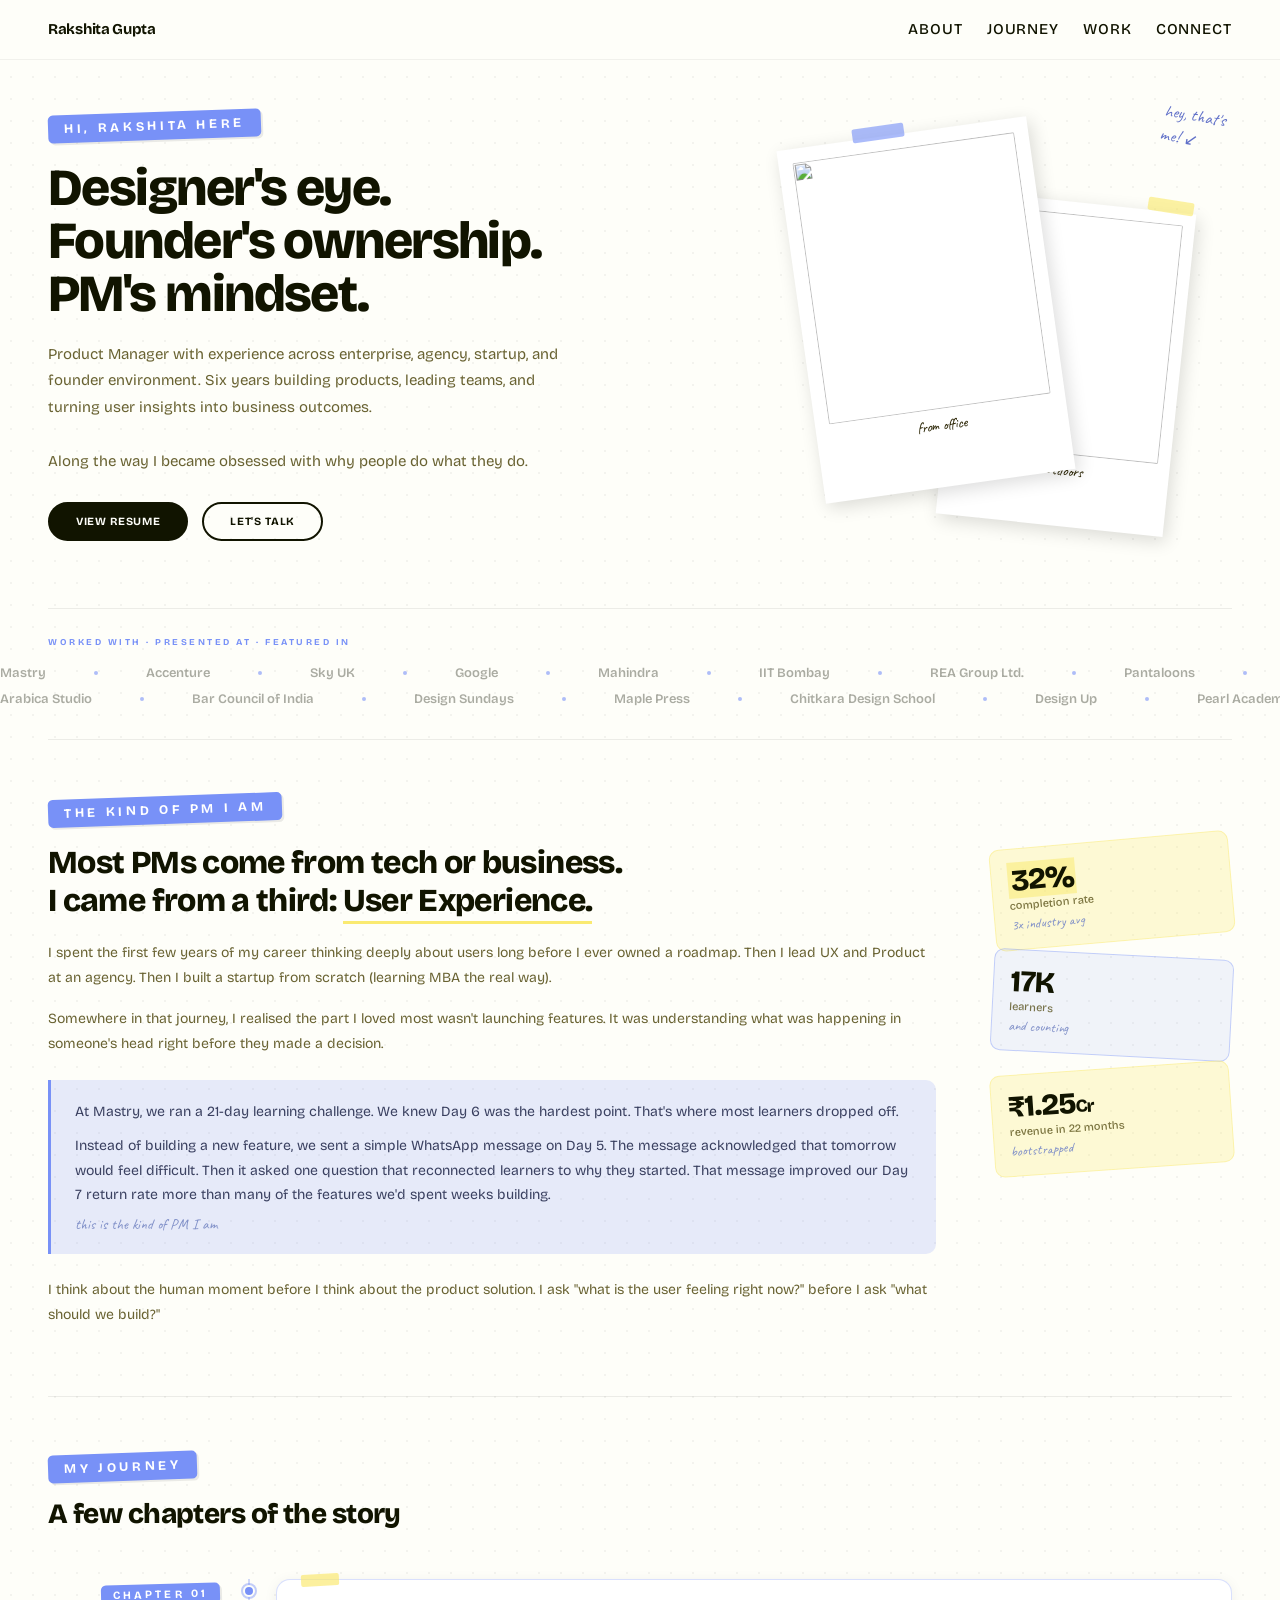
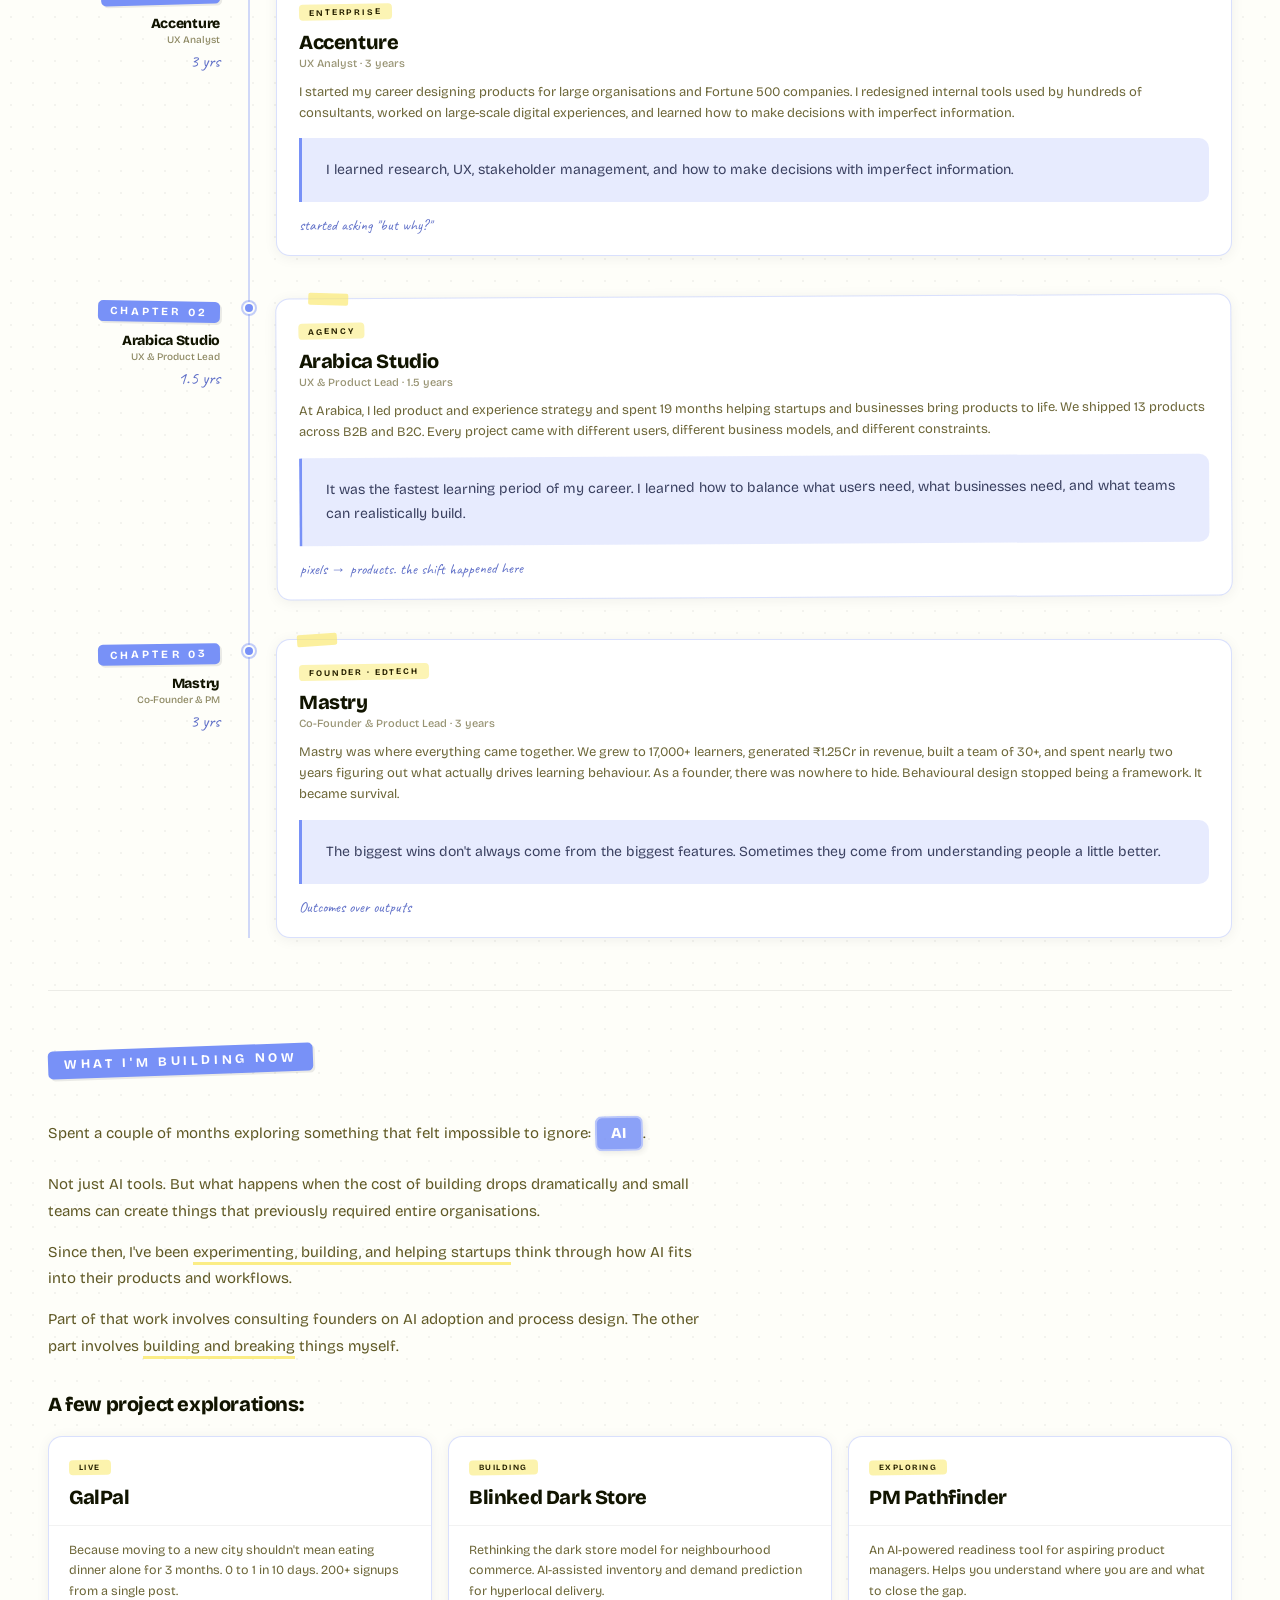
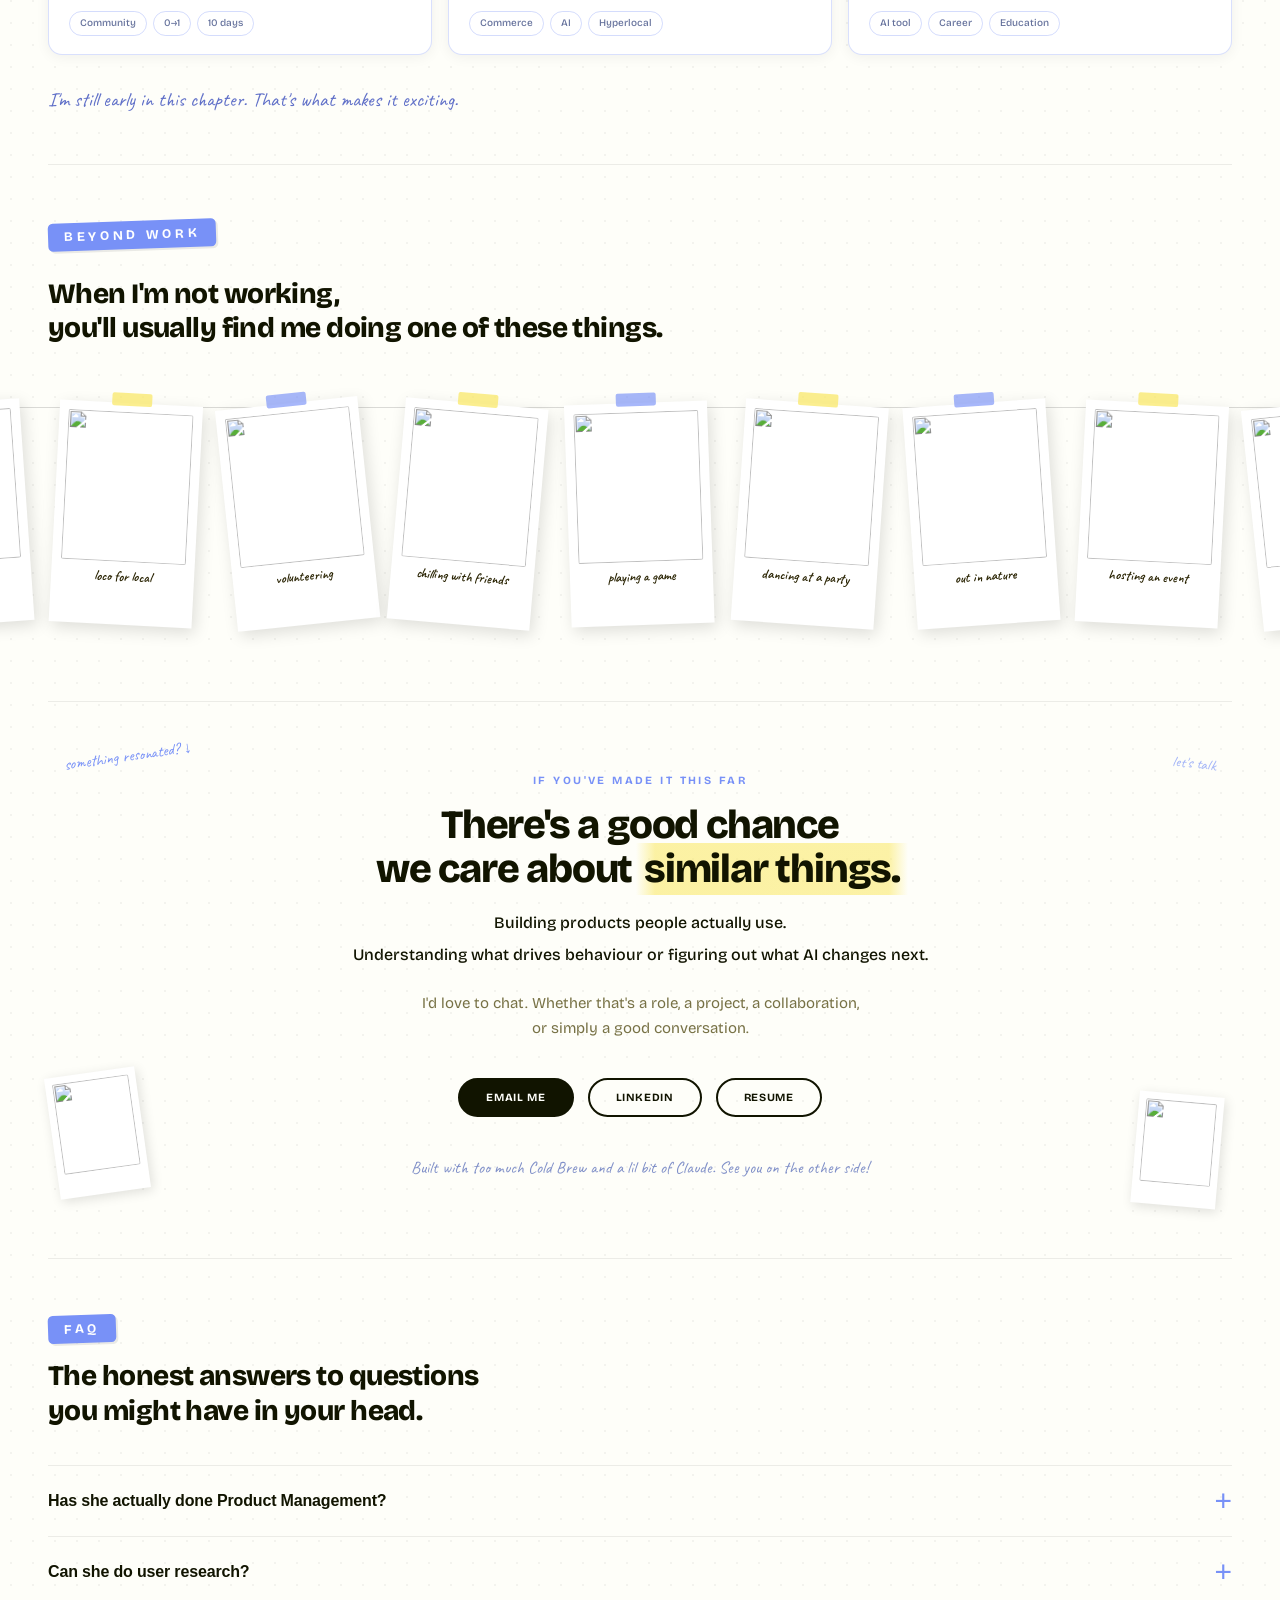
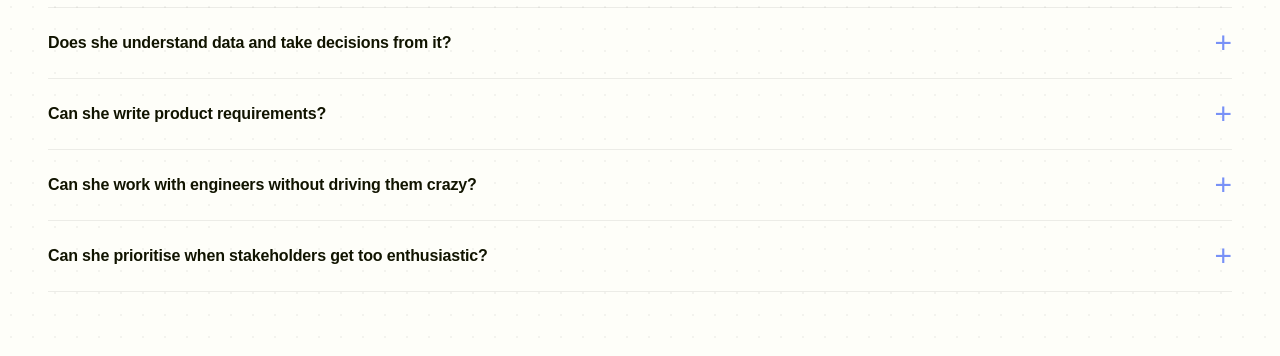
==== index.html @ b8145fa8 "Add files via upload" ====
<!DOCTYPE html>
<html lang="en">
<head>
  <meta charset="UTF-8">
  <meta name="viewport" content="width=device-width, initial-scale=1.0">
  <title>Rakshita Gupta — Product Manager</title>
  <link rel="stylesheet" href="styles.css">
  <script src="https://cdn.jsdelivr.net/npm/canvas-confetti@1.9.3/dist/confetti.browser.min.js"></script>
</head>
<body>

<!-- ══ NAVIGATION ══ -->
<nav>
  <a href="#about" class="logo">Rakshita Gupta</a>
  <div class="nav-links">
    <a href="#philosophy">About</a>
    <a href="#journey">Journey</a>
    <a href="#ai-work">Work</a>
    <a href="#connect">Connect</a>
  </div>
</nav>

<!-- ══ 01 HERO ══ -->
<section id="about">
  <div class="hero-left">
    <div class="chip">Hi, Rakshita here</div>
    <h1 class="hero-h">Designer's eye.<br>Founder's ownership.<br>PM's mindset.</h1>
    <div class="hero-body-wrap">
      <p class="hero-body">Product Manager with experience across enterprise, agency, startup, and founder environment. Six years building products, leading teams, and turning user insights into business outcomes.</p>
      <p class="hero-body">Along the way I became obsessed with why people do what they do.</p>
    </div>
    <div class="hero-cta-row" style="margin-top:28px;">
      <a href="https://drive.google.com/file/d/18JkgZ7Mko9TkSkRV5omAaHUnSFaqm6eg/view?usp=sharing" target="_blank" rel="noopener" class="btn-filled">View Resume</a>
      <a href="#connect" class="btn-outline">Let's Talk</a>
    </div>
  </div>

  <div class="hero-right">
    <div class="tape" style="width:52px;height:14px;background:rgba(120,145,247,0.62);top:-6px;left:60px;transform:rotate(-8deg);"></div>
    <div class="tape" style="width:46px;height:13px;background:rgba(250,233,106,0.60);top:68px;right:38px;transform:rotate(9deg);"></div>
    <div class="pol pol-1">
      <img src="assets/IMAGE 1.jpeg" alt="" style="width:224px;height:264px;object-fit:cover;display:block;border-radius:2px;">
      <div class="cap" style="font-size:15px;padding-top:7px;">from office</div>
    </div>
    <div class="pol pol-2">
      <img src="assets/IMAGE 2.jpeg" alt="" style="width:204px;height:240px;object-fit:cover;display:block;border-radius:2px;">
      <div class="cap" style="font-size:15px;padding-top:7px;">to outdoors</div>
    </div>
    <div class="hero-ann" style="top:-28px;right:8px;transform:rotate(10deg);font-size:17px;">hey, that's<br>me! ↙</div>
  </div>
</section>

<div class="sec-divider"></div>

<!-- ══ 02 LOGOS ══ -->
<section id="logos">
  <span class="logos-label">Worked with · presented at · featured in</span>
  <div class="logos-scroll-wrap">
    <div class="logos-row logos-row-top">
      <span class="logo-item">Mastry</span><div class="logo-dot"></div>
      <span class="logo-item">Accenture</span><div class="logo-dot"></div>
      <span class="logo-item">Sky UK</span><div class="logo-dot"></div>
      <span class="logo-item">Google</span><div class="logo-dot"></div>
      <span class="logo-item">Mahindra</span><div class="logo-dot"></div>
      <span class="logo-item">IIT Bombay</span><div class="logo-dot"></div>
      <span class="logo-item">REA Group Ltd.</span><div class="logo-dot"></div>
      <span class="logo-item">Pantaloons</span><div class="logo-dot"></div>
      <span class="logo-item">Mastry</span><div class="logo-dot"></div>
      <span class="logo-item">Accenture</span><div class="logo-dot"></div>
      <span class="logo-item">Sky UK</span><div class="logo-dot"></div>
      <span class="logo-item">Google</span><div class="logo-dot"></div>
      <span class="logo-item">Mahindra</span>
    </div>
    <div class="logos-row logos-row-bottom">
      <span class="logo-item">Arabica Studio</span><div class="logo-dot"></div>
      <span class="logo-item">Bar Council of India</span><div class="logo-dot"></div>
      <span class="logo-item">Design Sundays</span><div class="logo-dot"></div>
      <span class="logo-item">Maple Press</span><div class="logo-dot"></div>
      <span class="logo-item">Chitkara Design School</span><div class="logo-dot"></div>
      <span class="logo-item">Design Up</span><div class="logo-dot"></div>
      <span class="logo-item">Pearl Academy</span><div class="logo-dot"></div>
      <span class="logo-item">Arabica Studio</span><div class="logo-dot"></div>
      <span class="logo-item">Bar Council of India</span><div class="logo-dot"></div>
      <span class="logo-item">Design Sundays</span><div class="logo-dot"></div>
      <span class="logo-item">Maple Press</span><div class="logo-dot"></div>
      <span class="logo-item">Chitkara Design School</span>
    </div>
  </div>
</section>

<div class="sec-divider"></div>

<!-- ══ 03 THE KIND OF PM I AM ══ -->
<section id="philosophy">
  <div class="phil-left">
    <div class="chip">The Kind of PM I Am</div>
    <h2 class="phil-h">Most PMs come from tech or business.<br>I came from a third: <span class="hl-ul">User Experience.</span></h2>
    <div class="phil-body">
      <p>I spent the first few years of my career thinking deeply about users long before I ever owned a roadmap. Then I lead UX and Product at an agency. Then I built a startup from scratch (learning MBA the real way).</p>
      <p>Somewhere in that journey, I realised the part I loved most wasn't launching features. It was understanding what was happening in someone's head right before they made a decision.</p>
    </div>
    <div class="pullquote">
      <p>At Mastry, we ran a 21-day learning challenge. We knew Day 6 was the hardest point. That's where most learners dropped off.</p>
      <p style="margin-top:10px;">Instead of building a new feature, we sent a simple WhatsApp message on Day 5. The message acknowledged that tomorrow would feel difficult. Then it asked one question that reconnected learners to why they started. That message improved our Day 7 return rate more than many of the features we'd spent weeks building.</p>
      <span class="pq-ann">this is the kind of PM I am</span>
    </div>
    <div class="phil-body">
      <p>I think about the human moment before I think about the product solution. I ask "what is the user feeling right now?" before I ask "what should we build?"</p>
    </div>
  </div>

  <div class="phil-right">
    <div class="stat-card yellow">
      <div class="stat-num"><span class="sw">32%</span></div>
      <div class="stat-desc">completion rate</div>
      <span class="stat-aside">3x industry avg</span>
    </div>
    <div class="stat-card blue">
      <div class="stat-num">17K</div>
      <div class="stat-desc">learners</div>
      <span class="stat-aside">and counting</span>
    </div>
    <div class="stat-card yellow">
      <div class="stat-num">₹1.25<span style="font-size:18px">Cr</span></div>
      <div class="stat-desc">revenue in 22 months</div>
      <span class="stat-aside">bootstrapped</span>
    </div>
  </div>
</section>

<div class="sec-divider"></div>

<!-- ══ 05 MY JOURNEY ══ -->
<section id="journey">
  <div class="chip">My Journey</div>
  <h2>A few chapters of the story</h2>

  <div class="tl-wrap journey-tl">
    <div class="tl-line"></div>

    <!-- Chapter 01 -->
    <div class="tl-entry">
      <div class="tl-date-col">
        <div class="chip chip-sm" style="transform:rotate(-1.5deg);margin-bottom:10px;">Chapter 01</div>
        <span class="jny-co-left">Accenture</span>
        <span class="jny-role-left">UX Analyst</span>
        <span class="jny-dur-left">3 yrs</span>
        <div class="tl-dot"></div>
      </div>
      <div class="tl-right">
        <div class="tl-card">
          <div class="tl-tape-strip" style="top:-6px;left:24px;width:38px;height:12px;background:rgba(250,233,106,0.65);border-radius:2px;transform:rotate(-3deg);"></div>
          <span class="tl-tag tl-tag-y">Enterprise</span>
          <div class="tl-co">Accenture</div>
          <div class="tl-role">UX Analyst · 3 years</div>
          <p class="tl-body">I started my career designing products for large organisations and Fortune 500 companies. I redesigned internal tools used by hundreds of consultants, worked on large-scale digital experiences, and learned how to make decisions with imperfect information.</p>
          <div class="pullquote" style="margin:14px 0;">
            <p>I learned research, UX, stakeholder management, and how to make decisions with imperfect information.</p>
          </div>
          <span class="tl-ann">started asking "but why?"</span>
        </div>
      </div>
    </div>

    <!-- Chapter 02 -->
    <div class="tl-entry">
      <div class="tl-date-col">
        <div class="chip chip-sm" style="transform:rotate(1deg);margin-bottom:10px;">Chapter 02</div>
        <span class="jny-co-left">Arabica Studio</span>
        <span class="jny-role-left">UX &amp; Product Lead</span>
        <span class="jny-dur-left">1.5 yrs</span>
        <div class="tl-dot"></div>
      </div>
      <div class="tl-right">
        <div class="tl-card" style="transform:rotate(-0.3deg);">
          <div class="tl-tape-strip" style="top:-6px;left:32px;width:40px;height:12px;background:rgba(250,233,106,0.65);border-radius:2px;transform:rotate(2deg);"></div>
          <span class="tl-tag tl-tag-y">Agency</span>
          <div class="tl-co">Arabica Studio</div>
          <div class="tl-role">UX &amp; Product Lead · 1.5 years</div>
          <p class="tl-body">At Arabica, I led product and experience strategy and spent 19 months helping startups and businesses bring products to life. We shipped 13 products across B2B and B2C. Every project came with different users, different business models, and different constraints.</p>
          <div class="pullquote" style="margin:14px 0;">
            <p>It was the fastest learning period of my career. I learned how to balance what users need, what businesses need, and what teams can realistically build.</p>
          </div>
          <span class="tl-ann">pixels → products. the shift happened here</span>
        </div>
      </div>
    </div>

    <!-- Chapter 03 -->
    <div class="tl-entry">
      <div class="tl-date-col">
        <div class="chip chip-sm" style="transform:rotate(-0.8deg);margin-bottom:10px;">Chapter 03</div>
        <span class="jny-co-left">Mastry</span>
        <span class="jny-role-left">Co-Founder &amp; PM</span>
        <span class="jny-dur-left">3 yrs</span>
        <div class="tl-dot"></div>
      </div>
      <div class="tl-right">
        <div class="tl-card">
          <div class="tl-tape-strip" style="top:-6px;left:20px;width:40px;height:12px;background:rgba(250,233,106,0.65);border-radius:2px;transform:rotate(-4deg);"></div>
          <span class="tl-tag tl-tag-y">Founder · EdTech</span>
          <div class="tl-co">Mastry</div>
          <div class="tl-role">Co-Founder &amp; Product Lead · 3 years</div>
          <p class="tl-body">Mastry was where everything came together. We grew to 17,000+ learners, generated ₹1.25Cr in revenue, built a team of 30+, and spent nearly two years figuring out what actually drives learning behaviour. As a founder, there was nowhere to hide. Behavioural design stopped being a framework. It became survival.</p>
          <div class="pullquote" style="margin:14px 0;">
            <p>The biggest wins don't always come from the biggest features. Sometimes they come from understanding people a little better.</p>
          </div>
          <span class="tl-ann">Outcomes over outputs</span>
        </div>
      </div>
    </div>

  </div>
</section>

<div class="sec-divider"></div>

<!-- ══ 06 WHAT I'M BUILDING NOW ══ -->
<section id="ai-work">
  <div class="chip">What I'm Building Now</div>
  <div style="height:20px"></div>
  <p class="ai-intro">Spent a couple of months exploring something that felt impossible to ignore: <span class="hero-inline-chip">AI</span>.</p>
  <p class="ai-intro">Not just AI tools. But what happens when the cost of building drops dramatically and small teams can create things that previously required entire organisations.</p>
  <p class="ai-intro">Since then, I've been <span class="hl-ul">experimenting, building, and helping startups</span> think through how AI fits into their products and workflows.</p>
  <p class="ai-intro">Part of that work involves consulting founders on AI adoption and process design. The other part involves <span class="hl-ul">building and breaking</span> things myself.</p>

  <h3 class="ai-subhead">A few project explorations:</h3>

  <div class="ai-grid">

    <div class="ai-card">
      <div class="ai-card-head">
        <span class="ai-card-tag">LIVE</span>
        <div class="ai-card-name">GalPal</div>
      </div>
      <div class="ai-card-body">
        <p>Because moving to a new city shouldn't mean eating dinner alone for 3 months. 0 to 1 in 10 days. 200+ signups from a single post.</p>
        <div class="ai-card-tags">
          <span class="ai-card-pill">Community</span>
          <span class="ai-card-pill">0→1</span>
          <span class="ai-card-pill">10 days</span>
        </div>
      </div>
    </div>

    <div class="ai-card">
      <div class="ai-card-head">
        <span class="ai-card-tag">BUILDING</span>
        <div class="ai-card-name">Blinked Dark Store</div>
      </div>
      <div class="ai-card-body">
        <p>Rethinking the dark store model for neighbourhood commerce. AI-assisted inventory and demand prediction for hyperlocal delivery.</p>
        <div class="ai-card-tags">
          <span class="ai-card-pill">Commerce</span>
          <span class="ai-card-pill">AI</span>
          <span class="ai-card-pill">Hyperlocal</span>
        </div>
      </div>
    </div>

    <div class="ai-card">
      <div class="ai-card-head">
        <span class="ai-card-tag">EXPLORING</span>
        <div class="ai-card-name">PM Pathfinder</div>
      </div>
      <div class="ai-card-body">
        <p>An AI-powered readiness tool for aspiring product managers. Helps you understand where you are and what to close the gap.</p>
        <div class="ai-card-tags">
          <span class="ai-card-pill">AI tool</span>
          <span class="ai-card-pill">Career</span>
          <span class="ai-card-pill">Education</span>
        </div>
      </div>
    </div>

  </div>

  <span class="ai-close">I'm still early in this chapter. That's what makes it exciting.</span>
</section>

<div class="sec-divider"></div>

<!-- ══ 07 BEYOND WORK ══ -->
<section id="personal">
  <div class="personal-header">
    <div class="chip">Beyond Work</div>
    <h2 class="personal-h" style="margin-top:14px;">When I'm not working,<br>you'll usually find me doing one of these things.</h2>
  </div>

  <div class="string-wrap">
    <div class="string-line"></div>
    <div class="photos-row">

      <div class="photo-unit rot-n4">
        <div class="string-tape st-blue"></div>
        <div class="string-pol" style="padding:9px 9px 30px;">
          <img src="assets/giving gyaan.png" alt="" style="width:125px;height:150px;object-fit:cover;display:block;border-radius:2px;">
          <div class="cap">giving gyaan</div>
        </div>
      </div>

      <div class="photo-unit rot-p3">
        <div class="string-tape st-green"></div>
        <div class="string-pol" style="padding:9px 9px 30px;">
          <img src="assets/loco for local.png" alt="" style="width:125px;height:150px;object-fit:cover;display:block;border-radius:2px;">
          <div class="cap">loco for local</div>
        </div>
      </div>

      <div class="photo-unit rot-n6">
        <div class="string-tape st-blue"></div>
        <div class="string-pol" style="padding:9px 9px 30px;">
          <img src="assets/volunteering.png" alt="" style="width:125px;height:150px;object-fit:cover;display:block;border-radius:2px;">
          <div class="cap">volunteering</div>
        </div>
      </div>

      <div class="photo-unit rot-p5">
        <div class="string-tape st-green"></div>
        <div class="string-pol" style="padding:9px 9px 30px;">
          <img src="assets/chilling with friends.png" alt="" style="width:125px;height:150px;object-fit:cover;display:block;border-radius:2px;">
          <div class="cap">chilling with friends</div>
        </div>
      </div>

      <div class="photo-unit rot-n2">
        <div class="string-tape st-blue"></div>
        <div class="string-pol" style="padding:9px 9px 30px;">
          <img src="assets/playing some game.png" alt="" style="width:125px;height:150px;object-fit:cover;display:block;border-radius:2px;">
          <div class="cap">playing a game</div>
        </div>
      </div>

      <div class="photo-unit rot-p4">
        <div class="string-tape st-green"></div>
        <div class="string-pol" style="padding:9px 9px 30px;">
          <img src="assets/dancing at a party.png" alt="" style="width:125px;height:150px;object-fit:cover;display:block;border-radius:2px;">
          <div class="cap">dancing at a party</div>
        </div>
      </div>

      <div class="photo-unit rot-n4">
        <div class="string-tape st-blue"></div>
        <div class="string-pol" style="padding:9px 9px 30px;">
          <img src="assets/out in nature.png" alt="" style="width:125px;height:150px;object-fit:cover;display:block;border-radius:2px;">
          <div class="cap">out in nature</div>
        </div>
      </div>

      <div class="photo-unit rot-p3">
        <div class="string-tape st-green"></div>
        <div class="string-pol" style="padding:9px 9px 30px;">
          <img src="assets/hosting an event.png" alt="" style="width:125px;height:150px;object-fit:cover;display:block;border-radius:2px;">
          <div class="cap">hosting an event</div>
        </div>
      </div>

      <div class="photo-unit rot-n6">
        <div class="string-tape st-blue"></div>
        <div class="string-pol" style="padding:9px 9px 30px;">
          <img src="assets/at a movie.png" alt="" style="width:125px;height:150px;object-fit:cover;display:block;border-radius:2px;">
          <div class="cap">at a movie</div>
        </div>
      </div>

      <div class="photo-unit rot-p5">
        <div class="string-tape st-green"></div>
        <div class="string-pol" style="padding:9px 9px 30px;">
          <img src="assets/ux inspiration.png" alt="" style="width:125px;height:150px;object-fit:cover;display:block;border-radius:2px;">
          <div class="cap">ux inspiration</div>
        </div>
      </div>

      <div class="photo-unit rot-n2">
        <div class="string-tape st-blue"></div>
        <div class="string-pol" style="padding:9px 9px 30px;">
          <img src="assets/at a cafe.png" alt="" style="width:125px;height:150px;object-fit:cover;display:block;border-radius:2px;">
          <div class="cap">at a cafe</div>
        </div>
      </div>

      <div class="photo-unit rot-p4">
        <div class="string-tape st-green"></div>
        <div class="string-pol" style="padding:9px 9px 30px;">
          <img src="assets/teaching a class.png" alt="" style="width:125px;height:150px;object-fit:cover;display:block;border-radius:2px;">
          <div class="cap">teaching a class</div>
        </div>
      </div>

      <div class="photo-unit rot-n4">
        <div class="string-tape st-blue"></div>
        <div class="string-pol" style="padding:9px 9px 30px;">
          <img src="assets/enjoying a dessert.png" alt="" style="width:125px;height:150px;object-fit:cover;display:block;border-radius:2px;">
          <div class="cap">enjoying a dessert</div>
        </div>
      </div>

      <!-- Duplicate set for seamless marquee loop -->
      <div class="photo-unit rot-n4" aria-hidden="true">
        <div class="string-tape st-blue"></div>
        <div class="string-pol" style="padding:9px 9px 30px;">
          <img src="assets/giving gyaan.png" alt="" style="width:125px;height:150px;object-fit:cover;display:block;border-radius:2px;">
          <div class="cap">giving gyaan</div>
        </div>
      </div>
      <div class="photo-unit rot-p3" aria-hidden="true">
        <div class="string-tape st-green"></div>
        <div class="string-pol" style="padding:9px 9px 30px;">
          <img src="assets/loco for local.png" alt="" style="width:125px;height:150px;object-fit:cover;display:block;border-radius:2px;">
          <div class="cap">loco for local</div>
        </div>
      </div>
      <div class="photo-unit rot-n6" aria-hidden="true">
        <div class="string-tape st-blue"></div>
        <div class="string-pol" style="padding:9px 9px 30px;">
          <img src="assets/volunteering.png" alt="" style="width:125px;height:150px;object-fit:cover;display:block;border-radius:2px;">
          <div class="cap">volunteering</div>
        </div>
      </div>
      <div class="photo-unit rot-p5" aria-hidden="true">
        <div class="string-tape st-green"></div>
        <div class="string-pol" style="padding:9px 9px 30px;">
          <img src="assets/chilling with friends.png" alt="" style="width:125px;height:150px;object-fit:cover;display:block;border-radius:2px;">
          <div class="cap">chilling with friends</div>
        </div>
      </div>
      <div class="photo-unit rot-n2" aria-hidden="true">
        <div class="string-tape st-blue"></div>
        <div class="string-pol" style="padding:9px 9px 30px;">
          <img src="assets/playing some game.png" alt="" style="width:125px;height:150px;object-fit:cover;display:block;border-radius:2px;">
          <div class="cap">playing a game</div>
        </div>
      </div>
      <div class="photo-unit rot-p4" aria-hidden="true">
        <div class="string-tape st-green"></div>
        <div class="string-pol" style="padding:9px 9px 30px;">
          <img src="assets/dancing at a party.png" alt="" style="width:125px;height:150px;object-fit:cover;display:block;border-radius:2px;">
          <div class="cap">dancing at a party</div>
        </div>
      </div>
      <div class="photo-unit rot-n4" aria-hidden="true">
        <div class="string-tape st-blue"></div>
        <div class="string-pol" style="padding:9px 9px 30px;">
          <img src="assets/out in nature.png" alt="" style="width:125px;height:150px;object-fit:cover;display:block;border-radius:2px;">
          <div class="cap">out in nature</div>
        </div>
      </div>
      <div class="photo-unit rot-p3" aria-hidden="true">
        <div class="string-tape st-green"></div>
        <div class="string-pol" style="padding:9px 9px 30px;">
          <img src="assets/hosting an event.png" alt="" style="width:125px;height:150px;object-fit:cover;display:block;border-radius:2px;">
          <div class="cap">hosting an event</div>
        </div>
      </div>
      <div class="photo-unit rot-n6" aria-hidden="true">
        <div class="string-tape st-blue"></div>
        <div class="string-pol" style="padding:9px 9px 30px;">
          <img src="assets/at a movie.png" alt="" style="width:125px;height:150px;object-fit:cover;display:block;border-radius:2px;">
          <div class="cap">at a movie</div>
        </div>
      </div>
      <div class="photo-unit rot-p5" aria-hidden="true">
        <div class="string-tape st-green"></div>
        <div class="string-pol" style="padding:9px 9px 30px;">
          <img src="assets/ux inspiration.png" alt="" style="width:125px;height:150px;object-fit:cover;display:block;border-radius:2px;">
          <div class="cap">ux inspiration</div>
        </div>
      </div>
      <div class="photo-unit rot-n2" aria-hidden="true">
        <div class="string-tape st-blue"></div>
        <div class="string-pol" style="padding:9px 9px 30px;">
          <img src="assets/at a cafe.png" alt="" style="width:125px;height:150px;object-fit:cover;display:block;border-radius:2px;">
          <div class="cap">at a cafe</div>
        </div>
      </div>
      <div class="photo-unit rot-p4" aria-hidden="true">
        <div class="string-tape st-green"></div>
        <div class="string-pol" style="padding:9px 9px 30px;">
          <img src="assets/teaching a class.png" alt="" style="width:125px;height:150px;object-fit:cover;display:block;border-radius:2px;">
          <div class="cap">teaching a class</div>
        </div>
      </div>
      <div class="photo-unit rot-n4" aria-hidden="true">
        <div class="string-tape st-blue"></div>
        <div class="string-pol" style="padding:9px 9px 30px;">
          <img src="assets/enjoying a dessert.png" alt="" style="width:125px;height:150px;object-fit:cover;display:block;border-radius:2px;">
          <div class="cap">enjoying a dessert</div>
        </div>
      </div>

    </div>
  </div>
</section>

<div class="sec-divider"></div>

<!-- ══ 08 CONTACT ══ -->
<section id="connect">
  <span class="contact-ann contact-ann-1">something resonated? ↓</span>
  <span class="contact-ann contact-ann-2">let's talk</span>

  <span class="contact-pretitle">If you've made it this far</span>
  <h2 class="contact-h">There's a good chance<br>we care about <span class="hl-marker">similar things.</span></h2>

  <div class="contact-points">
    Building products people actually use.<br>
    Understanding what drives behaviour or figuring out what AI changes next.
  </div>

  <p class="contact-body">I'd love to chat. Whether that's a role, a project, a collaboration, or simply a good conversation.</p>

  <div class="contact-links">
    <a href="mailto:rakshita.product@gmail.com" class="btn-filled">Email me</a>
    <a href="https://www.linkedin.com/in/guptarakshita/" target="_blank" rel="noopener" class="btn-outline">LinkedIn</a>
    <a href="https://drive.google.com/file/d/18JkgZ7Mko9TkSkRV5omAaHUnSFaqm6eg/view?usp=sharing" target="_blank" rel="noopener" class="btn-outline">Resume</a>
  </div>

  <div class="contact-pol cp1"><img src="assets/IMAGE 4.JPG" alt=""></div>
  <div class="contact-pol cp2"><img src="assets/IMAGE 5.png" alt=""></div>

  <div class="contact-footer">Built with too much Cold Brew and a lil bit of Claude. See you on the other side!</div>
</section>

<div class="sec-divider"></div>

<!-- ══ 09 FAQ ══ -->
<section id="faq">
  <div class="chip">FAQ</div>
  <h2 class="faq-title">The honest answers to questions<br>you might have in your head.</h2>

  <div class="faq-list">

    <div class="faq-item">
      <button class="faq-q" aria-expanded="false">
        <span class="faq-q-text">Has she actually done Product Management?</span>
        <span class="faq-icon">+</span>
      </button>
      <div class="faq-ans-wrap">
        <div class="faq-ans">
          <p>Most of my career has been under titles like UX Lead, Product Lead, and Founder.</p>
          <p>But the work itself has consistently been product work: user research, opportunity discovery, prioritisation, roadmap decisions, cross-functional collaboration, experimentation, and driving business outcomes.</p>
          <p>The titles changed. The responsibilities didn't.</p>
        </div>
      </div>
    </div>

    <div class="faq-item">
      <button class="faq-q" aria-expanded="false">
        <span class="faq-q-text">Can she do user research?</span>
        <span class="faq-icon">+</span>
      </button>
      <div class="faq-ans-wrap">
        <div class="faq-ans">
          <p>Yes.</p>
          <p>From enterprise UX research at Accenture to 22 exit interviews that led to a redesign of Mastry's core product, user research has been a constant throughout my career.</p>
          <p>I've learned that good research rarely gives you answers. It gives you better questions.</p>
        </div>
      </div>
    </div>

    <div class="faq-item">
      <button class="faq-q" aria-expanded="false">
        <span class="faq-q-text">Does she understand data and take decisions from it?</span>
        <span class="faq-icon">+</span>
      </button>
      <div class="faq-ans-wrap">
        <div class="faq-ans">
          <p>Yes.</p>
          <p>I regularly use analytics, funnel analysis, cohort analysis, experimentation, and behavioural data to inform decisions.</p>
          <p>Enough to trust data. Enough to know when not to blindly follow it.</p>
        </div>
      </div>
    </div>

    <div class="faq-item">
      <button class="faq-q" aria-expanded="false">
        <span class="faq-q-text">Can she write product requirements?</span>
        <span class="faq-icon">+</span>
      </button>
      <div class="faq-ans-wrap">
        <div class="faq-ans">
          <p>Yes.</p>
          <p>Every requirement document starts with a problem statement.</p>
          <p>If I can't clearly explain what behaviour we're trying to change and why it matters, we're not ready to discuss solutions yet.</p>
        </div>
      </div>
    </div>

    <div class="faq-item">
      <button class="faq-q" aria-expanded="false">
        <span class="faq-q-text">Can she work with engineers without driving them crazy?</span>
        <span class="faq-icon">+</span>
      </button>
      <div class="faq-ans-wrap">
        <div class="faq-ans">
          <p>Yes.</p>
          <p>Some of the best product decisions I've been part of happened before a single wireframe existed.</p>
          <p>I've learned to involve engineers early, align on constraints quickly, and solve problems collaboratively instead of treating development as a handoff process.</p>
        </div>
      </div>
    </div>

    <div class="faq-item">
      <button class="faq-q" aria-expanded="false">
        <span class="faq-q-text">Can she prioritise when stakeholders get too enthusiastic?</span>
        <span class="faq-icon">+</span>
      </button>
      <div class="faq-ans-wrap">
        <div class="faq-ans">
          <p>Yes.</p>
          <p>I've killed projects, paused initiatives, removed features, and changed direction when the evidence pointed elsewhere.</p>
          <p>It's never comfortable. But prioritisation is often less about deciding what to build and more about deciding what not to build.</p>
        </div>
      </div>
    </div>

  </div>
</section>

<!-- ══ 04 WHAT I'VE ACTUALLY DONE (hidden below FAQ) ══ -->
<section id="skills" style="display:none;">
  <div class="chip">What I've Actually Done</div>
  <div style="height:24px"></div>

  <div class="qa-item">
    <div class="qa-q">
      <span class="qa-tag">Research</span>
      <h4>Can she do user research?</h4>
    </div>
    <div class="qa-ans">
      <div class="qa-yes">Yes.</div>
      <p>22 exit interviews that redesigned our core product. 200+ user conversations across 13 SaaS products. A GalPal discovery sprint that ran in one week before a single line of code was written.</p>
      <span class="qa-proof">22 exit interviews → complete product redesign</span>
    </div>
  </div>

  <div class="qa-item">
    <div class="qa-q">
      <span class="qa-tag">Data</span>
      <h4>Is she data literate?</h4>
    </div>
    <div class="qa-ans">
      <div class="qa-yes">Yes.</div>
      <p>A/B tests with real hypotheses and honest reflections on methodology. Cohort analysis. Funnel debugging. Mixpanel. Basic SQL. A healthy understanding of when data confirms decisions and when it makes them.</p>
      <span class="qa-proof">18% conversion lift · 15% AOV increase</span>
    </div>
  </div>

  <div class="qa-item">
    <div class="qa-q">
      <span class="qa-tag">Specs</span>
      <h4>Can she write a spec?</h4>
    </div>
    <div class="qa-ans">
      <div class="qa-yes">Yes.</div>
      <p>Problem-first. Every spec starts with the behaviour I'm trying to change, not the feature I want to build. If I can't write that sentence clearly, I haven't understood the problem yet.</p>
    </div>
  </div>

  <div class="qa-item">
    <div class="qa-q">
      <span class="qa-tag">Engineering</span>
      <h4>Can she work with engineers?</h4>
    </div>
    <div class="qa-ans">
      <div class="qa-yes">Yes.</div>
      <p>Learned the hard way. I now involve engineers at the brief stage, not the handoff stage. The best specs I've written came from those 30-minute conversations before any wireframe existed.</p>
    </div>
  </div>

  <div class="qa-item">
    <div class="qa-q">
      <span class="qa-tag">Prioritisation</span>
      <h4>Can she say no?</h4>
    </div>
    <div class="qa-ans">
      <div class="qa-yes">Yes.</div>
      <p>Killed a program vertical at Mastry after six weeks of build. Said no to a client scope expansion at Arabica with a one-page brief. Uncomfortable both times. Always the right call.</p>
    </div>
  </div>

</section>

<script>
(function () {
  if (window.matchMedia('(prefers-reduced-motion: reduce)').matches) return;

  /* ── Card tilt ── */
  function getRotationDeg(el) {
    var t = window.getComputedStyle(el).transform;
    if (!t || t === 'none') return 0;
    var m = t.match(/matrix\(([^)]+)\)/);
    if (!m) return 0;
    var v = m[1].split(',');
    return Math.round(Math.atan2(parseFloat(v[1]), parseFloat(v[0])) * 18000 / Math.PI) / 100;
  }

  function initGroupTilt(container, selector) {
    if (!container) return;
    var cards = container.querySelectorAll(selector);
    if (!cards.length) return;
    var baseRots = [];
    cards.forEach(function (card) { baseRots.push(getRotationDeg(card)); });
    container.addEventListener('mousemove', function (e) {
      var rect = container.getBoundingClientRect();
      var nx = ((e.clientX - rect.left) / rect.width - 0.5) * 2;
      var ny = ((e.clientY - rect.top) / rect.height - 0.5) * 2;
      cards.forEach(function (card, i) {
        var depth = (i + 1) * 0.4;
        card.style.transform = 'rotate(' + baseRots[i] + 'deg) translate(' + (nx * depth * 3) + 'px,' + (ny * depth * 2) + 'px)';
      });
    });
    container.addEventListener('mouseleave', function () {
      cards.forEach(function (card, i) {
        card.style.transform = 'rotate(' + baseRots[i] + 'deg)';
      });
    });
  }

  /* ── Logos parallax ── */
  var topRow    = document.querySelector('.logos-row-top');
  var bottomRow = document.querySelector('.logos-row-bottom');
  var ticking   = false;

  function updateParallax() {
    var s = window.scrollY;
    if (topRow)    topRow.style.transform    = 'translateX(' + (-s * 0.12) + 'px)';
    if (bottomRow) bottomRow.style.transform = 'translateX(' + (s * 0.12) + 'px)';
    ticking = false;
  }

  window.addEventListener('scroll', function () {
    if (!ticking) { requestAnimationFrame(updateParallax); ticking = true; }
  });

  /* ── FAQ accordion ── */
  document.querySelectorAll('.faq-q').forEach(function (btn) {
    btn.addEventListener('click', function () {
      var item = btn.parentElement;
      var wasOpen = item.classList.contains('open');
      document.querySelectorAll('.faq-item.open').forEach(function (el) {
        el.classList.remove('open');
        el.querySelector('.faq-q').setAttribute('aria-expanded', 'false');
      });
      if (!wasOpen) {
        item.classList.add('open');
        btn.setAttribute('aria-expanded', 'true');
      }
    });
  });

  /* ── Beyond Work marquee (rAF — CSS animation was unreliable) ── */
  (function () {
    var row = document.querySelector('.photos-row');
    if (!row) return;
    var pos = 0;
    var speed = 1.2;
    var paused = false;
    var halfW = 0;

    function tick() {
      if (!paused) {
        pos -= speed;
        if (-pos >= halfW) pos = 0;
        row.style.transform = 'translateX(' + pos + 'px)';
      }
      requestAnimationFrame(tick);
    }

    row.addEventListener('mouseenter', function () { paused = true; });
    row.addEventListener('mouseleave', function () { paused = false; });

    function start() {
      halfW = row.scrollWidth / 2;
      requestAnimationFrame(tick);
    }

    if (document.readyState === 'complete') { start(); }
    else { window.addEventListener('load', start); }
  }());

  /* ── Contact polaroid confetti ── */
  (function () {
    var palette = ['#7891F7', '#FAE96A', '#6070C8', '#FEFEF9', '#C8D0EC', '#FAF5D0', '#A090E8'];

    function burst(el) {
      if (typeof confetti !== 'function') return;
      var r = el.getBoundingClientRect();
      var cx = (r.left + r.width / 2) / window.innerWidth;
      var cy = (r.top  + r.height / 2) / window.innerHeight;
      confetti({ particleCount: 70, spread: 80, origin: { x: cx, y: cy },
        colors: palette, startVelocity: 28, gravity: 0.75, scalar: 0.95, ticks: 200 });
      confetti({ particleCount: 30, spread: 120, origin: { x: cx, y: cy },
        colors: palette, startVelocity: 14, gravity: 0.5, scalar: 0.7, ticks: 160 });
    }

    var cp1 = document.querySelector('.cp1');
    var cp2 = document.querySelector('.cp2');
    if (cp1) cp1.addEventListener('mouseenter', function () { burst(cp1); });
    if (cp2) cp2.addEventListener('mouseenter', function () { burst(cp2); });
  }());

  document.addEventListener('DOMContentLoaded', function () {

    // Nav active state — scroll-position based (reliable across all section heights)
    var navLinks = document.querySelectorAll('.nav-links a');
    var navSections = ['philosophy', 'journey', 'ai-work', 'connect'];

    function updateNavActive() {
      var triggerY = window.scrollY + 80;
      var activeId = null;
      navSections.forEach(function(id) {
        var el = document.getElementById(id);
        if (!el) return;
        var elTop = el.getBoundingClientRect().top + window.scrollY;
        if (elTop <= triggerY) activeId = id;
      });
      navLinks.forEach(function(link) {
        var href = link.getAttribute('href').replace('#', '');
        link.classList.toggle('active', href === activeId);
      });
    }

    window.addEventListener('scroll', updateNavActive, { passive: true });
    updateNavActive();
  });
}());
</script>

</body>
</html>
---- styles.css ----
/* ============================================================
   Rakshita Gupta Portfolio — Stylesheet
   Design System: Scrapbook + Washi Tape + Vintage Soul
   ============================================================ */

@import url('https://fonts.googleapis.com/css2?family=Bricolage+Grotesque:opsz,wght@12..96,300;12..96,400;12..96,500;12..96,600;12..96,700;12..96,800&family=Caveat:wght@400;500;600;700&display=swap');

/* ── Reset ── */
*, *::before, *::after { margin: 0; padding: 0; box-sizing: border-box; }
html { scroll-behavior: smooth; }

/* ── Base ── */
body {
  font-family: 'Bricolage Grotesque', sans-serif;
  color: #111400;
  background-color: #FEFEF9;
  background-image: radial-gradient(circle, rgba(0,0,0,0.044) 1.2px, transparent 1.2px);
  background-size: 22px 22px;
  -webkit-font-smoothing: antialiased;
}

/* ============================================================
   TOKENS
   ============================================================ */

/* Colors */
:root {
  --cream:        #FEFEF9;
  --ink:          #111400;
  --ink-soft:     #443C00;
  --periwinkle:   #7891F7;
  --chartreuse:   #FAE96A;
  --annotation:   #6070C8;
  --stat-aside:   #8090C8;
}

/* ============================================================
   SHARED ATOMS
   ============================================================ */

.chip {
  display: inline-block;
  background: var(--periwinkle);
  color: #fff;
  font-size: 13px;
  font-weight: 700;
  letter-spacing: 0.28em;
  text-transform: uppercase;
  padding: 6px 16px;
  border-radius: 5px;
  transform: rotate(-2deg);
  box-shadow: 2px 2px 0 rgba(0,0,0,0.08);
  transition: transform 0.45s ease-in-out;
}
.chip:hover { transform: rotate(0deg); }

/* Marker highlight — fades in/out at both edges like a real marker */
.hl-marker {
  background: linear-gradient(
    to right,
    transparent 0%,
    rgba(250,233,106,0.60) 7%,
    rgba(250,233,106,0.58) 93%,
    transparent 100%
  );
  padding: 2px 8px;
  margin: 0 -4px;
  display: inline;
}

/* Underline emphasis */
.hl-ul {
  border-bottom: 3px solid rgba(250,233,106,0.95);
  padding-bottom: 1px;
  display: inline;
}

/* Section divider — light grey whisper line */
.sec-divider {
  height: 1px;
  background: rgba(0,0,0,0.07);
  margin: 0 48px;
}

/* ============================================================
   NAVIGATION
   ============================================================ */

nav {
  padding: 22px 48px;
  display: flex;
  justify-content: space-between;
  align-items: center;
  position: sticky;
  top: 0;
  z-index: 100;
  background-color: rgba(254,254,249,0.92);
  backdrop-filter: blur(8px);
  border-bottom: 1px solid rgba(0,0,0,0.05);
}

nav .logo {
  font-size: 15px;
  font-weight: 700;
  letter-spacing: -0.02em;
  color: var(--ink);
  text-decoration: none;
  line-height: 1;
}

nav .logo { line-height: 1; }

nav .nav-links {
  display: flex;
  gap: 24px;
  align-items: center;
}

nav .nav-links a {
  font-size: 15px;
  letter-spacing: 0.06em;
  text-transform: uppercase;
  font-weight: 500;
  color: var(--ink);
  opacity: 0.38;
  text-decoration: none;
  transition: opacity 0.2s, color 0.2s;
  line-height: 1;
  position: relative;
}

nav .nav-links a::after {
  content: '';
  position: absolute;
  bottom: -5px;
  left: 0; right: 0;
  height: 2px;
  background: var(--chartreuse);
  border-radius: 1px;
  transform: scaleX(0);
  transition: transform 0.25s ease;
}

nav .nav-links a:hover { opacity: 1; color: #111400; }

nav .nav-links a.active { opacity: 1; color: #111400; }
nav .nav-links a.active::after { transform: scaleX(1); }

/* ============================================================
   BUTTONS
   ============================================================ */

.btn-outline {
  display: inline-flex;
  align-items: center;
  gap: 8px;
  padding: 11px 26px;
  border-radius: 40px;
  font-family: 'Bricolage Grotesque', sans-serif;
  font-size: 11px;
  font-weight: 700;
  letter-spacing: 0.06em;
  text-transform: uppercase;
  border: 2px solid var(--ink);
  color: var(--ink);
  background: transparent;
  text-decoration: none;
  cursor: pointer;
  transition: background 0.2s, color 0.2s;
}
.btn-outline:hover { background: var(--ink); color: var(--cream); }

.btn-filled {
  display: inline-flex;
  align-items: center;
  gap: 8px;
  padding: 11px 26px;
  border-radius: 40px;
  font-family: 'Bricolage Grotesque', sans-serif;
  font-size: 11px;
  font-weight: 700;
  letter-spacing: 0.06em;
  text-transform: uppercase;
  background: var(--ink);
  color: var(--cream);
  border: 2px solid var(--ink);
  text-decoration: none;
  cursor: pointer;
  transition: opacity 0.2s;
}
.btn-filled:hover { opacity: 0.85; }

/* ============================================================
   POLAROID COMPONENT
   ============================================================ */

.pol {
  background: white;
  box-shadow: 3px 5px 18px rgba(0,0,0,0.14);
  position: absolute;
}
.pol .ph {
  display: block;
  border-radius: 2px;
}
.pol .cap {
  font-family: 'Caveat', cursive;
  text-align: center;
  color: #282200;
}

/* Washi tape strip */
.tape {
  position: absolute;
  border-radius: 2px;
  z-index: 10;
}

/* ============================================================
   01 — HERO
   ============================================================ */

#about {
  padding: 52px 48px 56px;
  display: flex;
  justify-content: space-between;
  align-items: flex-start;
  gap: 32px;
  min-height: 460px;
  position: relative;
}

.hero-left { max-width: 560px; }
.hero-left .chip { margin-bottom: 22px; }

.hero-h {
  font-size: 52px;
  font-weight: 800;
  letter-spacing: -0.03em;
  line-height: 1.02;
  color: var(--ink);
  margin-bottom: 20px;
}

.hero-body {
  font-size: 15px;
  font-weight: 400;
  line-height: 1.75;
  color: var(--ink-soft);
  opacity: 0.8;
  max-width: 520px;
  margin-bottom: 28px;
}

.hero-cta-row {
  display: flex;
  align-items: center;
  gap: 14px;
  flex-wrap: wrap;
}

.hero-right {
  position: relative;
  width: 440px;
  height: 420px;
  flex-shrink: 0;
  margin-top: 20px;
}

.hero-right .pol-1 {
  padding: 14px 14px 52px;
  transform: rotate(-8deg);
  top: 0; left: 8px;
  z-index: 3;
  transition: transform 0.15s ease-in;
  cursor: pointer;
}
.hero-right .pol-1 .ph { width: 224px; height: 264px; background: #FAE96A; }
.hero-right .pol-1:hover {
  transform: rotate(-14deg) translateY(-8px);
  transition: transform 0.35s ease-out;
  z-index: 5;
}

.hero-right .pol-2 {
  padding: 12px 12px 46px;
  transform: rotate(6deg);
  top: 70px; left: 160px;
  z-index: 2;
  transition: transform 0.15s ease-in;
  cursor: pointer;
}
.hero-right .pol-2 .ph { width: 204px; height: 240px; background: #D8E0F6; }
.hero-right .pol-2:hover {
  transform: rotate(11deg) translateY(-8px);
  transition: transform 0.35s ease-out;
  z-index: 5;
}

.hero-ann {
  position: absolute;
  font-family: 'Caveat', cursive;
  font-size: 16px;
  color: var(--annotation);
  line-height: 1.4;
}

/* ============================================================
   02 — LOGO BAND
   ============================================================ */

#logos { padding: 26px 48px; }

.logos-label {
  font-size: 9px;
  font-weight: 700;
  letter-spacing: 0.28em;
  text-transform: uppercase;
  color: var(--periwinkle);
  margin-bottom: 14px;
  display: block;
}

.logos-row {
  display: flex;
  gap: 32px;
  align-items: center;
  flex-wrap: wrap;
}

.logo-item {
  font-size: 13px;
  font-weight: 600;
  color: var(--ink);
  opacity: 0.32;
  white-space: nowrap;
}

.logo-dot {
  width: 4px;
  height: 4px;
  border-radius: 50%;
  background: rgba(120,145,247,0.5);
  flex-shrink: 0;
}

/* ============================================================
   03 — PHILOSOPHY
   ============================================================ */

#philosophy {
  padding: 56px 48px 52px;
  display: flex;
  gap: 56px;
  align-items: flex-start;
}

.phil-left { flex: 1; }
.phil-left .chip { margin-bottom: 20px; }

.phil-h {
  font-size: 32px;
  font-weight: 800;
  letter-spacing: -0.02em;
  line-height: 1.2;
  color: var(--ink);
  margin-bottom: 20px;
}

.phil-body {
  font-size: 14px;
  font-weight: 400;
  line-height: 1.78;
  color: var(--ink-soft);
  opacity: 0.8;
}
.phil-body p { margin-bottom: 16px; }

.pullquote {
  margin: 24px 0;
  padding: 20px 24px;
  background: rgba(120,145,247,0.18);
  border-left: 3px solid var(--periwinkle);
  border-radius: 0 10px 10px 0;
}
.pullquote p {
  font-size: 14px;
  line-height: 1.72;
  color: #3A4060;
}
.pullquote .pq-ann {
  font-family: 'Caveat', cursive;
  font-size: 15px;
  color: var(--stat-aside);
  display: block;
  margin-top: 8px;
}

.phil-right {
  width: 240px;
  flex-shrink: 0;
  display: flex;
  flex-direction: column;
  gap: 12px;
  padding-top: 44px;
}

.stat-card {
  border-radius: 10px;
  padding: 16px;
  border: 1px solid;
}
.stat-card.yellow {
  background: rgba(250,233,106,0.25);
  border-color: rgba(250,233,106,0.4);
}
.stat-card.blue {
  background: rgba(120,145,247,0.1);
  border-color: rgba(120,145,247,0.38);
}
.stat-card { cursor: pointer; }
.stat-card:nth-child(1) { transform: rotate(-5deg); }
.stat-card:nth-child(2) { transform: rotate(3deg); }
.stat-card:nth-child(3) { transform: rotate(-4deg); }
.stat-card:nth-child(1):hover { transform: rotate(-7deg) translateY(-8px); z-index: 5; }
.stat-card:nth-child(2):hover { transform: rotate(4.5deg) translateY(-8px); z-index: 5; }
.stat-card:nth-child(3):hover { transform: rotate(-5.5deg) translateY(-8px); z-index: 5; }

.stat-num {
  font-size: 30px;
  font-weight: 800;
  letter-spacing: -0.03em;
  color: var(--ink);
  line-height: 1;
}
.stat-num .sw { background: rgba(250,233,106,0.5); padding: 0 3px; }
.stat-desc { font-size: 11px; color: var(--ink-soft); opacity: 0.7; margin-top: 4px; font-weight: 500; }
.stat-aside { font-family: 'Caveat', cursive; font-size: 14px; color: var(--stat-aside); display: block; margin-top: 4px; }

/* ============================================================
   04 — STORY
   ============================================================ */

#story { padding: 56px 48px 52px; }
#story .chip { margin-bottom: 24px; }

.story-text {
  font-size: 26px;
  font-weight: 500;
  letter-spacing: -0.01em;
  line-height: 1.55;
  color: var(--ink);
}
.story-text .bold { font-weight: 800; }
.story-text .muted { color: var(--ink-soft); opacity: 0.65; font-weight: 400; }

.story-sticker {
  display: inline-block;
  background: var(--periwinkle);
  color: #fff;
  font-size: 16px;
  font-weight: 800;
  padding: 5px 14px;
  border-radius: 7px;
  transform: rotate(-1.5deg);
  margin: 0 5px;
  border: 2px solid rgba(255,255,255,0.4);
  box-shadow: 2px 2px 6px rgba(0,0,0,0.1);
  vertical-align: middle;
  position: relative;
  top: -2px;
}

.story-sticker-y {
  display: inline-block;
  background: rgba(250,233,106,0.65);
  color: #282200;
  font-size: 16px;
  font-weight: 800;
  padding: 5px 14px;
  border-radius: 7px;
  transform: rotate(1.5deg);
  margin: 0 5px;
  border: 2px solid rgba(250,233,106,0.8);
  vertical-align: middle;
  position: relative;
  top: -2px;
}

.story-img {
  display: inline-block;
  background: white;
  padding: 5px 5px 18px;
  box-shadow: 2px 3px 10px rgba(0,0,0,0.12);
  margin: 0 6px;
  vertical-align: middle;
  position: relative;
  top: -2px;
}
.story-img .ph { display: block; border-radius: 2px; }

.story-chapters {
  margin-top: 40px;
  display: flex;
  gap: 20px;
  flex-wrap: wrap;
}

.ch-card {
  flex: 1;
  min-width: 220px;
  padding: 20px;
  background: rgba(120,145,247,0.16);
  border: 1px solid rgba(120,145,247,0.28);
  border-radius: 12px;
}
.ch-card:nth-child(2) { transform: rotate(0.5deg); }
.ch-card:nth-child(3) { transform: rotate(-0.5deg); }

.ch-num { font-size: 9px; font-weight: 700; letter-spacing: 0.2em; text-transform: uppercase; color: var(--periwinkle); margin-bottom: 8px; }
.ch-title { font-size: 16px; font-weight: 800; letter-spacing: -0.02em; color: var(--ink); margin-bottom: 8px; }
.ch-body { font-size: 12px; color: var(--ink-soft); opacity: 0.75; line-height: 1.6; }

/* ============================================================
   04b — TIMELINE
   ============================================================ */

#timeline { padding: 56px 48px 52px; }
#timeline .chip { margin-bottom: 28px; }

.tl-wrap { position: relative; }

.tl-line {
  position: absolute;
  left: 148px; top: 0; bottom: 0;
  width: 2px;
  background: rgba(120,145,247,0.35);
}

.tl-entry {
  display: flex;
  position: relative;
}

.tl-date-col {
  width: 148px;
  flex-shrink: 0;
  padding-right: 28px;
  padding-top: 4px;
  text-align: right;
  padding-bottom: 40px;
  position: relative;
}
.tl-entry:last-child .tl-date-col { padding-bottom: 0; }

.tl-year {
  font-family: 'Caveat', cursive;
  font-size: 24px;
  font-weight: 700;
  color: var(--periwinkle);
  line-height: 1;
  display: block;
}
.tl-year-now { color: #6B5800; }

.tl-span {
  font-size: 10px;
  font-weight: 500;
  color: var(--ink-soft);
  opacity: 0.5;
  letter-spacing: 0.04em;
  display: block;
  margin-top: 2px;
}

.tl-dot {
  position: absolute;
  right: -7px; top: 6px;
  width: 12px; height: 12px;
  border-radius: 50%;
  background: var(--periwinkle);
  border: 2px solid var(--cream);
  box-shadow: 0 0 0 2px rgba(120,145,247,0.45);
  z-index: 2;
}
.tl-dot-now {
  background: #E8C800;
  box-shadow: 0 0 0 3px rgba(232,200,0,0.3);
}

.tl-right {
  flex: 1;
  padding-left: 28px;
  padding-bottom: 40px;
}
.tl-entry:last-child .tl-right { padding-bottom: 0; }

.tl-card {
  background: white;
  border: 1px solid rgba(120,145,247,0.28);
  border-radius: 14px;
  padding: 20px 22px;
  box-shadow: 0 2px 14px rgba(0,0,0,0.06);
  position: relative;
}
.tl-card-now {
  border-color: rgba(250,233,106,0.55);
  background: rgba(250,233,106,0.14);
}

.tl-tape-strip {
  position: absolute;
  border-radius: 2px;
}

.tl-tag {
  display: inline-block;
  font-size: 8.5px;
  font-weight: 700;
  letter-spacing: 0.22em;
  text-transform: uppercase;
  padding: 3px 10px;
  border-radius: 4px;
  margin-bottom: 10px;
  transform: rotate(-1deg);
}
.tl-tag-p { background: rgba(120,145,247,0.2); color: #3A4A80; }
.tl-tag-y { background: rgba(250,233,106,0.5); color: #282200; }

.tl-co { font-size: 20px; font-weight: 800; letter-spacing: -0.02em; color: var(--ink); margin-bottom: 3px; }
.tl-role { font-size: 11px; font-weight: 500; color: var(--ink-soft); opacity: 0.55; margin-bottom: 12px; }
.tl-body { font-size: 13px; font-weight: 400; line-height: 1.65; color: var(--ink-soft); opacity: 0.78; margin-bottom: 14px; }

.tl-stats { display: flex; gap: 8px; flex-wrap: wrap; }
.tl-stat {
  padding: 5px 12px;
  border-radius: 6px;
  font-size: 11px;
  font-weight: 600;
}
.tl-stat-p { background: rgba(120,145,247,0.22); color: #3A4A80; border: 1px solid rgba(120,145,247,0.35); }
.tl-stat-y { background: rgba(250,233,106,0.3); color: #282200; border: 1px solid rgba(250,233,106,0.5); }
.tl-stat-hero { background: rgba(250,233,106,0.3); color: #282200; border: 1px solid rgba(250,233,106,0.5); }

.tl-ann {
  font-family: 'Caveat', cursive;
  font-size: 15px;
  color: var(--annotation);
  display: block;
  margin-top: 10px;
}

.tl-pol {
  position: absolute;
  right: -20px; top: 16px;
  background: white;
  padding: 6px 6px 22px;
  box-shadow: 2px 3px 12px rgba(0,0,0,0.14);
  transform: rotate(6deg);
  z-index: 3;
}
.tl-pol .ph { display: block; border-radius: 2px; }
.tl-pol .cap { font-family: 'Caveat', cursive; font-size: 14px; color: #282200; text-align: center; padding-top: 4px; }

/* ============================================================
   05 — SKILLS Q&A
   ============================================================ */

#skills { padding: 56px 48px 52px; }
#skills .chip { margin-bottom: 24px; }

.qa-item {
  display: flex;
  gap: 0;
  border-bottom: 1px solid rgba(0,0,0,0.06);
  padding: 20px 0;
  align-items: flex-start;
}
.qa-item:last-child { border-bottom: none; }

.qa-q { width: 280px; flex-shrink: 0; }

.qa-tag {
  display: inline-block;
  background: rgba(250,233,106,0.55);
  color: #282200;
  font-size: 9px;
  font-weight: 700;
  letter-spacing: 0.1em;
  text-transform: uppercase;
  padding: 3px 10px;
  border-radius: 4px;
  margin-bottom: 6px;
  transform: rotate(-0.5deg);
}

.qa-q h4 {
  font-size: 16px;
  font-weight: 800;
  letter-spacing: -0.01em;
  color: var(--ink);
  line-height: 1.25;
}

.qa-ans { flex: 1; padding-left: 32px; }

.qa-yes {
  font-size: 22px;
  font-weight: 800;
  letter-spacing: -0.02em;
  color: var(--periwinkle);
  margin-bottom: 6px;
}

.qa-ans p {
  font-size: 13px;
  color: var(--ink-soft);
  opacity: 0.8;
  line-height: 1.7;
}

.qa-proof {
  font-family: 'Caveat', cursive;
  font-size: 16px;
  color: var(--annotation);
  display: block;
  margin-top: 6px;
}

/* ============================================================
   06 — CASE STUDIES
   ============================================================ */

#work { padding: 56px 48px 52px; }
#work .chip { margin-bottom: 24px; }

.cs-grid {
  display: flex;
  gap: 16px;
  flex-wrap: wrap;
}

.cs-card {
  flex: 1;
  min-width: 260px;
  border-radius: 14px;
  overflow: hidden;
  background: white;
  box-shadow: 0 3px 18px rgba(0,0,0,0.09);
}

.cs-head {
  padding: 20px 22px 18px;
  position: relative;
  min-height: 90px;
}
.cs-h-blue   { background: rgba(120,145,247,0.28); }
.cs-h-yellow { background: rgba(250,233,106,0.30); }
.cs-h-soft   { background: rgba(120,145,247,0.20); }

.cs-badge {
  display: inline-block;
  font-size: 9px;
  font-weight: 800;
  letter-spacing: 0.12em;
  text-transform: uppercase;
  padding: 3px 10px;
  border-radius: 4px;
  margin-bottom: 10px;
  transform: rotate(-1deg);
}
.cs-badge-y { background: rgba(250,233,106,0.7); color: #282200; }
.cs-badge-p { background: var(--periwinkle); color: #fff; }

.cs-name { font-size: 22px; font-weight: 800; letter-spacing: -0.02em; color: var(--ink); }

.cs-body-section { padding: 16px 22px 20px; border-top: 1px solid rgba(0,0,0,0.05); }
.cs-desc { font-size: 13px; color: var(--ink-soft); line-height: 1.6; margin-bottom: 12px; }

.cs-tags { display: flex; gap: 6px; flex-wrap: wrap; margin-bottom: 14px; }
.cs-tag {
  padding: 4px 11px;
  border-radius: 40px;
  border: 1px solid rgba(120,145,247,0.4);
  font-size: 11px;
  color: #3A4A80;
  font-weight: 500;
}

.cs-rule { border: none; border-top: 1px solid rgba(0,0,0,0.06); margin-bottom: 12px; }

.cs-honest { font-size: 12.5px; color: var(--ink-soft); line-height: 1.55; margin-bottom: 14px; }
.cs-honest strong { font-weight: 700; color: var(--ink); }
.cs-honest em { font-style: italic; }

.cs-links { display: flex; gap: 14px; }
.cs-link {
  font-size: 12px;
  font-weight: 600;
  color: var(--ink);
  border-bottom: 2px solid rgba(250,233,106,0.95);
  padding-bottom: 1px;
  cursor: pointer;
  text-decoration: none;
}

/* ============================================================
   07 — WORK ENVIRONMENTS
   ============================================================ */

#experience { padding: 56px 48px 52px; }
#experience .chip { margin-bottom: 24px; }

.env-grid { display: flex; gap: 16px; }

.env-card {
  flex: 1;
  padding: 24px;
  border-radius: 14px;
  border: 1px solid;
}
.env-card-blue   { background: rgba(120,145,247,0.20); border-color: rgba(120,145,247,0.30); }
.env-card-yellow { background: rgba(250,233,106,0.20); border-color: rgba(250,233,106,0.38); transform: rotate(0.4deg); }
.env-card-soft   { background: rgba(120,145,247,0.16); border-color: rgba(120,145,247,0.24); transform: rotate(-0.4deg); }

.env-icon { margin-bottom: 12px; }
.env-label { font-size: 9px; font-weight: 700; letter-spacing: 0.2em; text-transform: uppercase; color: var(--periwinkle); margin-bottom: 6px; }
.env-label-y { color: #6B5800; }
.env-name { font-size: 20px; font-weight: 800; letter-spacing: -0.02em; color: var(--ink); margin-bottom: 3px; }
.env-sub { font-size: 11px; color: var(--ink-soft); opacity: 0.55; margin-bottom: 14px; }
.env-body { font-size: 12.5px; color: var(--ink-soft); opacity: 0.78; line-height: 1.65; }
.env-skill { font-family: 'Caveat', cursive; font-size: 16px; color: var(--annotation); display: block; margin-top: 12px; }
.env-skill-y { color: #6B5800; }

.env-next {
  margin-top: 28px;
  padding: 20px 24px;
  background: rgba(250,233,106,0.20);
  border-radius: 12px;
  border: 1px solid rgba(250,233,106,0.40);
}
.env-next-tag {
  display: inline-block;
  background: rgba(250,233,106,0.65);
  color: #282200;
  font-size: 9px; font-weight: 700;
  letter-spacing: 0.1em; text-transform: uppercase;
  padding: 3px 10px; border-radius: 4px;
  margin-bottom: 8px;
  transform: rotate(-1deg);
}
.env-next p { font-size: 14px; font-weight: 500; color: var(--ink); line-height: 1.6; }

/* ============================================================
   08 — PERSONAL / POLAROID STRING
   ============================================================ */

#personal { padding: 56px 0 52px; overflow: hidden; }

.personal-header { padding: 0 48px 32px; }
.personal-header .chip { margin-bottom: 14px; }
.personal-h { font-size: 28px; font-weight: 800; letter-spacing: -0.02em; color: var(--ink); }

.string-wrap { position: relative; padding: 8px 0 24px; overflow: hidden; }

.string-line {
  position: absolute;
  top: 30px; left: 0; right: 0;
  height: 1.5px;
  background: rgba(0,0,0,0.14);
  z-index: 0;
}

.photos-row {
  display: flex;
  gap: 28px;
  position: relative;
  z-index: 1;
  padding-top: 8px;
  width: max-content;
}

.photo-unit {
  flex-shrink: 0;
  display: flex;
  flex-direction: column;
  align-items: center;
}

.string-tape {
  width: 40px; height: 13px;
  border-radius: 2px;
  z-index: 5;
  position: relative;
  margin-bottom: -3px;
  flex-shrink: 0;
}
.st-blue  { background: rgba(120,145,247,0.65); }
.st-green { background: rgba(250,233,106,0.75); }

.string-pol { background: white; box-shadow: 3px 5px 16px rgba(0,0,0,0.13); }
.string-pol .ph { display: block; border-radius: 2px; }
.string-pol .cap {
  font-family: 'Caveat', cursive;
  text-align: center;
  padding: 6px 8px 10px;
  color: #282200;
  font-weight: 600;
  font-size: 14px;
}

.rot-n4 { transform: rotate(-4deg); }
.rot-p3 { transform: rotate(3deg); }
.rot-n6 { transform: rotate(-6deg); }
.rot-p5 { transform: rotate(5deg); }
.rot-n2 { transform: rotate(-2deg); }
.rot-p4 { transform: rotate(4deg); }

/* ============================================================
   SOCIAL PROOF
   ============================================================ */

#social-proof { padding: 56px 48px 52px; }
#social-proof .chip { margin-bottom: 24px; }

.proof-h {
  font-size: 28px;
  font-weight: 800;
  letter-spacing: -0.02em;
  color: var(--ink);
  margin-bottom: 32px;
}

.bubbles-grid { display: flex; flex-direction: column; gap: 20px; }

.bubble-row { display: flex; align-items: flex-end; gap: 10px; }
.bubble-row.right { justify-content: flex-end; flex-direction: row-reverse; }

.bubble-av {
  width: 36px; height: 36px;
  border-radius: 50%;
  flex-shrink: 0;
  margin-bottom: 4px;
}

.bubble {
  max-width: 460px;
  padding: 16px 20px;
}
.bubble-in {
  background: rgba(120,145,247,0.22);
  border: 1px solid rgba(120,145,247,0.32);
  border-radius: 18px 18px 18px 4px;
}
.bubble-out {
  background: rgba(250,233,106,0.32);
  border: 1px solid rgba(250,233,106,0.50);
  border-radius: 18px 18px 4px 18px;
}

.bubble p { font-size: 13.5px; line-height: 1.65; color: var(--ink); font-weight: 400; }

.bubble-meta { margin-top: 8px; }
.bubble-name { font-size: 11px; font-weight: 700; color: var(--ink); }
.bubble-role { font-size: 10px; color: var(--ink-soft); opacity: 0.6; }
.bubble-meta.right { text-align: right; }

/* ============================================================
   09 — CONTACT
   ============================================================ */

#connect {
  padding: 72px 48px 80px;
  text-align: center;
  position: relative;
}

.contact-ann {
  position: absolute;
  font-family: 'Caveat', cursive;
}
.contact-ann-1 { top: 44px; left: 64px; font-size: 16px; color: var(--periwinkle); transform: rotate(-8deg); }
.contact-ann-2 { top: 52px; right: 64px; font-size: 15px; color: rgba(120,145,247,0.7); transform: rotate(6deg); }

#connect .chip { margin-bottom: 20px; display: inline-block; }

.contact-h {
  font-size: 40px;
  font-weight: 800;
  letter-spacing: -0.03em;
  line-height: 1.1;
  color: var(--ink);
  margin-bottom: 16px;
}

.contact-body {
  font-size: 15px;
  color: var(--ink-soft);
  opacity: 0.72;
  line-height: 1.7;
  max-width: 440px;
  margin: 0 auto 36px;
}

.contact-links {
  display: flex;
  gap: 14px;
  justify-content: center;
  flex-wrap: wrap;
}

.contact-pol {
  position: absolute;
  background: white;
  box-shadow: 2px 3px 12px rgba(0,0,0,0.12);
  transition: box-shadow 0.3s ease;
  cursor: pointer;
  z-index: 2;
}
.cp1 {
  bottom: 64px; left: 52px; padding: 7px 7px 24px;
  transform: rotate(-8deg);
  transition: box-shadow 0.3s ease;
}
.cp1 img {
  width: 77px; height: 91px;
  object-fit: cover; display: block; border-radius: 2px;
  transition: width 0.3s cubic-bezier(0.22, 1, 0.36, 1), height 0.3s cubic-bezier(0.22, 1, 0.36, 1);
}
.cp1:hover img { width: 87px; height: 101px; }
.cp1:hover { box-shadow: 4px 8px 20px rgba(0,0,0,0.18); z-index: 30; }

.cp2 {
  bottom: 52px; right: 60px; padding: 7px 7px 22px;
  transform: rotate(5deg);
  transition: box-shadow 0.3s ease;
}
.cp2 img {
  width: 71px; height: 83px;
  object-fit: cover; display: block; border-radius: 2px;
  transition: width 0.3s cubic-bezier(0.22, 1, 0.36, 1), height 0.3s cubic-bezier(0.22, 1, 0.36, 1);
}
.cp2:hover img { width: 81px; height: 93px; }
.cp2:hover { box-shadow: -4px 8px 20px rgba(0,0,0,0.18); z-index: 30; }

.contact-footer {
  margin-top: 40px;
  font-family: 'Caveat', cursive;
  font-size: 17px;
  color: var(--stat-aside);
}

/* ============================================================
   RESPONSIVE — basic mobile
   ============================================================ */

@media (max-width: 768px) {
  nav { padding: 18px 24px; }
  .sec-divider { margin: 0 24px; }

  #about { flex-direction: column; padding: 36px 24px 40px; min-height: auto; }
  .hero-right { width: 100%; height: 200px; }
  .hero-h { font-size: 36px; }

  #logos { padding: 20px 24px; }
  .logos-row { gap: 20px; }

  #philosophy { flex-direction: column; padding: 40px 24px; gap: 32px; }
  .phil-right { width: 100%; padding-top: 0; flex-direction: row; flex-wrap: wrap; }
  .stat-card { flex: 1; min-width: 140px; }

  #story, #timeline, #skills, #work, #experience, #personal, #social-proof, #connect { padding: 40px 24px; }

  .env-grid { flex-direction: column; }
  .cs-grid { flex-direction: column; }
  .story-chapters { flex-direction: column; }

  .tl-date-col { width: 80px; }
  .tl-line { left: 80px; }

  .qa-item { flex-direction: column; gap: 12px; }
  .qa-q { width: 100%; }
  .qa-ans { padding-left: 0; }

  .contact-pol { display: none; }
  .contact-h { font-size: 28px; }
}

/* ── Card tilt micro-animation ───────────────────────────────── */
.stat-card {
  transition: transform 0.35s ease-out;
}
.ch-card,
.cs-card,
.env-card {
  transition: transform 0.15s ease-out;
}

/* Inline hero chip (story-sticker style) */
.hero-inline-chip {
  display: inline-block;
  background: var(--periwinkle);
  color: #fff;
  font-size: 15px;
  font-weight: 800;
  padding: 4px 14px;
  border-radius: 7px;
  transform: rotate(-1.2deg);
  margin: 6px 0;
  border: 2px solid rgba(255,255,255,0.4);
  box-shadow: 2px 2px 6px rgba(0,0,0,0.1);
  vertical-align: middle;
  position: relative;
  top: -1px;
  line-height: 1.5;
}

/* ============================================================
   02 — LOGOS PARALLAX
   ============================================================ */

#logos { padding: 28px 0 32px; overflow: hidden; }

.logos-label {
  font-size: 9px;
  font-weight: 700;
  letter-spacing: 0.28em;
  text-transform: uppercase;
  color: var(--periwinkle);
  margin-bottom: 18px;
  display: block;
  padding: 0 48px;
}

.logos-scroll-wrap { display: flex; flex-direction: column; gap: 10px; overflow: hidden; }

.logos-row {
  display: flex;
  gap: 48px;
  align-items: center;
  white-space: nowrap;
  width: max-content;
  will-change: transform;
}

.logo-item {
  font-size: 13px;
  font-weight: 600;
  color: var(--ink);
  opacity: 0.35;
  white-space: nowrap;
  flex-shrink: 0;
}

.logo-dot {
  width: 4px;
  height: 4px;
  border-radius: 50%;
  background: rgba(120,145,247,0.6);
  flex-shrink: 0;
}

/* ============================================================
   05 — JOURNEY
   ============================================================ */

#journey { padding: 56px 48px 52px; }
#journey > .chip { margin-bottom: 16px; }
#journey > h2 {
  font-size: 28px;
  font-weight: 800;
  letter-spacing: -0.02em;
  color: var(--ink);
  margin-bottom: 48px;
}

.journey-entries { display: flex; flex-direction: column; gap: 40px; }

.journey-entry { display: flex; flex-direction: column; gap: 14px; }

.journey-entry > .chip {
  transform: rotate(-1deg);
  align-self: flex-start;
}

.journey-card {
  background: white;
  border: 1px solid rgba(120,145,247,0.28);
  border-radius: 14px;
  padding: 22px 26px 20px;
  box-shadow: 0 2px 14px rgba(0,0,0,0.06);
  position: relative;
}

.journey-header {
  display: flex;
  align-items: baseline;
  flex-wrap: wrap;
  gap: 8px 16px;
  margin-bottom: 14px;
}

.journey-co {
  font-size: 20px;
  font-weight: 800;
  letter-spacing: -0.02em;
  color: var(--ink);
}

.journey-role {
  font-size: 11px;
  font-weight: 500;
  color: #443C00;
  opacity: 0.6;
}

.journey-dur {
  font-family: 'Caveat', cursive;
  font-size: 18px;
  color: var(--annotation);
  margin-left: auto;
}

.journey-body {
  font-size: 13.5px;
  font-weight: 400;
  line-height: 1.72;
  color: #443C00;
  opacity: 0.85;
  margin-bottom: 12px;
}

.journey-ann {
  font-family: 'Caveat', cursive;
  font-size: 17px;
  color: var(--annotation);
  display: block;
  margin-top: 12px;
}

/* Journey timeline layout overrides */
.journey-tl .tl-line { left: 200px; }
.journey-tl .tl-date-col { width: 200px; }
.chip-sm { font-size: 11px !important; padding: 4px 12px !important; }
.jny-co-left { display: block; font-size: 14px; font-weight: 800; color: var(--ink); letter-spacing: -0.02em; margin-bottom: 2px; }
.jny-role-left { display: block; font-size: 10px; font-weight: 500; color: var(--ink-soft); opacity: 0.6; margin-bottom: 4px; }
.jny-dur-left { font-family: 'Caveat', cursive; font-size: 18px; color: var(--annotation); display: block; }

/* ============================================================
   06 — WHAT I'M BUILDING NOW (AI)
   ============================================================ */

#ai-work { padding: 56px 48px 52px; }
#ai-work > .chip { margin-bottom: 16px; }

.ai-intro {
  font-size: 15px;
  font-weight: 400;
  line-height: 1.78;
  color: #443C00;
  opacity: 0.85;
  max-width: 660px;
  margin-bottom: 14px;
}

.ai-subhead {
  font-size: 20px;
  font-weight: 800;
  letter-spacing: -0.02em;
  color: var(--ink);
  margin: 32px 0 20px;
}

.ai-grid {
  display: grid;
  grid-template-columns: repeat(3, 1fr);
  gap: 16px;
  margin-bottom: 32px;
}

.ai-card {
  border-radius: 14px;
  background: white;
  border: 1px solid rgba(120,145,247,0.28);
  box-shadow: 0 2px 14px rgba(0,0,0,0.06);
  overflow: hidden;
  transition: border-color 0.3s ease, box-shadow 0.3s ease;
  cursor: pointer;
}
.ai-card:hover {
  border-color: rgba(120,145,247,0.38);
  box-shadow: 0 8px 32px rgba(250,233,106,0.45), 0 2px 14px rgba(0,0,0,0.06);
}

.ai-card-head {
  padding: 18px 20px 16px;
  border-bottom: 1px solid rgba(0,0,0,0.05);
}

.ai-card-tag {
  display: inline-block;
  font-size: 8px;
  font-weight: 700;
  letter-spacing: 0.18em;
  text-transform: uppercase;
  padding: 3px 10px;
  border-radius: 4px;
  margin-bottom: 10px;
  background: rgba(250,233,106,0.55);
  color: #282200;
  transform: rotate(-0.8deg);
}

.ai-card-name {
  font-size: 20px;
  font-weight: 800;
  letter-spacing: -0.02em;
  color: var(--ink);
}

.ai-card-body {
  padding: 14px 20px 18px;
  font-size: 12.5px;
  color: #443C00;
  opacity: 0.78;
  line-height: 1.65;
}

.ai-card-tags { display: flex; gap: 6px; flex-wrap: wrap; margin-top: 10px; }
.ai-card-pill {
  padding: 3px 10px;
  border-radius: 40px;
  border: 1px solid rgba(120,145,247,0.40);
  font-size: 10px;
  color: #3A4A80;
  font-weight: 500;
}

.ai-close {
  font-family: 'Caveat', cursive;
  font-size: 20px;
  color: var(--annotation);
  margin-top: 4px;
}

/* ============================================================
   08 — CONTACT (updated)
   ============================================================ */

.contact-pretitle {
  font-size: 11px;
  font-weight: 700;
  letter-spacing: 0.22em;
  text-transform: uppercase;
  color: var(--periwinkle);
  margin-bottom: 16px;
  display: block;
}

.contact-points {
  font-size: 16px;
  font-weight: 500;
  line-height: 2;
  color: var(--ink);
  margin-bottom: 20px;
}

/* ============================================================
   09 — FAQ ACCORDION
   ============================================================ */

#faq { padding: 56px 48px 64px; }
#faq > .chip { margin-bottom: 16px; }

.faq-title {
  font-size: 28px;
  font-weight: 800;
  letter-spacing: -0.02em;
  line-height: 1.25;
  color: var(--ink);
  margin-bottom: 36px;
  max-width: 600px;
}

.faq-list { border-top: 1px solid rgba(0,0,0,0.07); }

.faq-item { border-bottom: 1px solid rgba(0,0,0,0.07); }

.faq-q {
  width: 100%;
  background: none;
  border: none;
  padding: 20px 0;
  display: flex;
  justify-content: space-between;
  align-items: center;
  cursor: pointer;
  text-align: left;
  gap: 16px;
}

.faq-q-text {
  font-size: 16px;
  font-weight: 700;
  letter-spacing: -0.01em;
  color: var(--ink);
  line-height: 1.3;
}

.faq-icon {
  font-size: 30px;
  font-weight: 300;
  color: var(--periwinkle);
  flex-shrink: 0;
  transition: transform 0.25s ease-out;
  line-height: 1;
}

.faq-item.open .faq-icon { transform: rotate(45deg); }

.faq-ans-wrap {
  max-height: 0;
  overflow: hidden;
  transition: max-height 0.35s ease-out;
}

.faq-item.open .faq-ans-wrap { max-height: 600px; }

.faq-ans {
  padding-bottom: 20px;
  font-size: 13.5px;
  line-height: 1.75;
  color: #443C00;
  opacity: 0.85;
  max-width: 680px;
}

.faq-ans p { margin-bottom: 10px; }
.faq-ans p:last-child { margin-bottom: 0; }

/* ============================================================
   RESPONSIVE — additions
   ============================================================ */

@media (max-width: 768px) {
  #about { min-height: auto; }
  .hero-right { width: 100% !important; height: 280px !important; }
  .hero-right .pol-2 { left: 120px !important; top: 40px !important; }
  .hero-right .pol-1 .ph { width: 150px !important; height: 180px !important; }
  .hero-right .pol-2 .ph { width: 140px !important; height: 160px !important; }
  .ai-grid { grid-template-columns: 1fr; }
  #journey, #ai-work, #faq { padding: 40px 24px; }
  .logos-label { padding: 0 24px; }
  .journey-header { flex-direction: column; gap: 4px; }
  .journey-dur { margin-left: 0; }
}
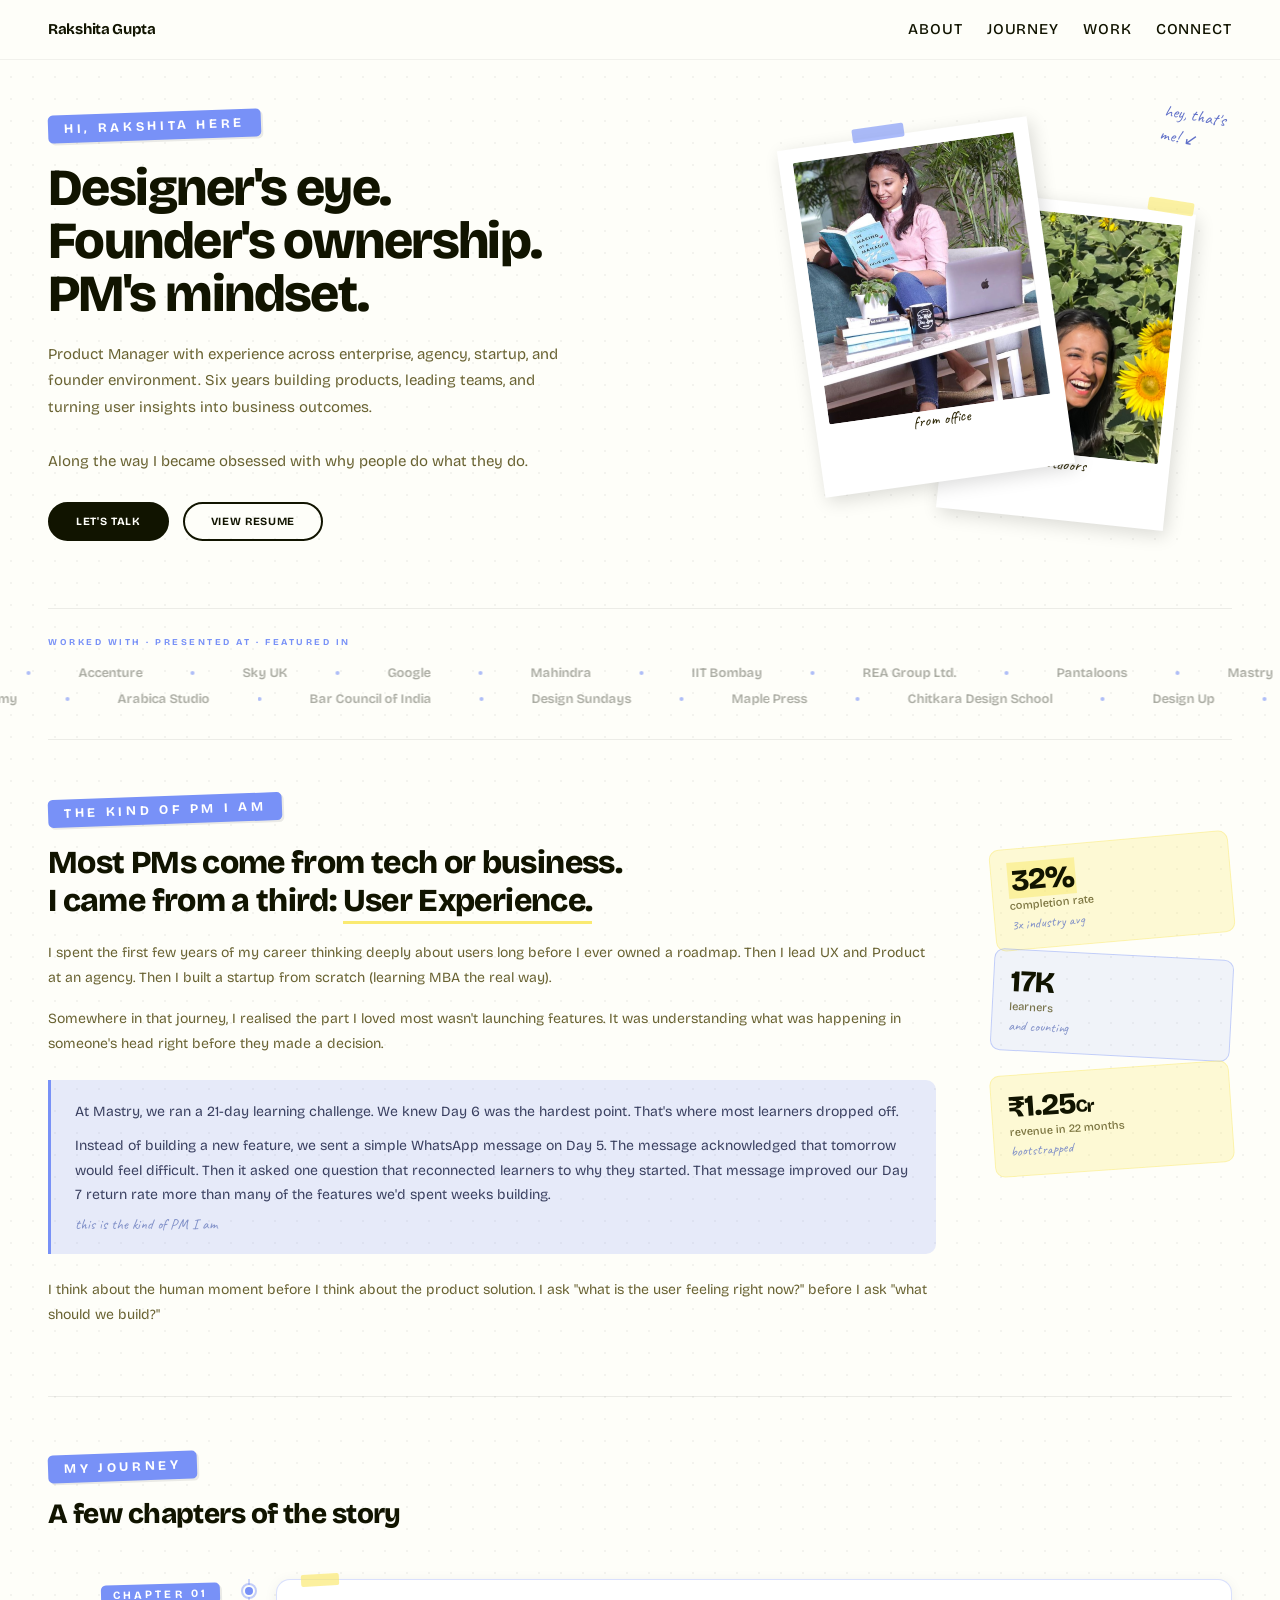
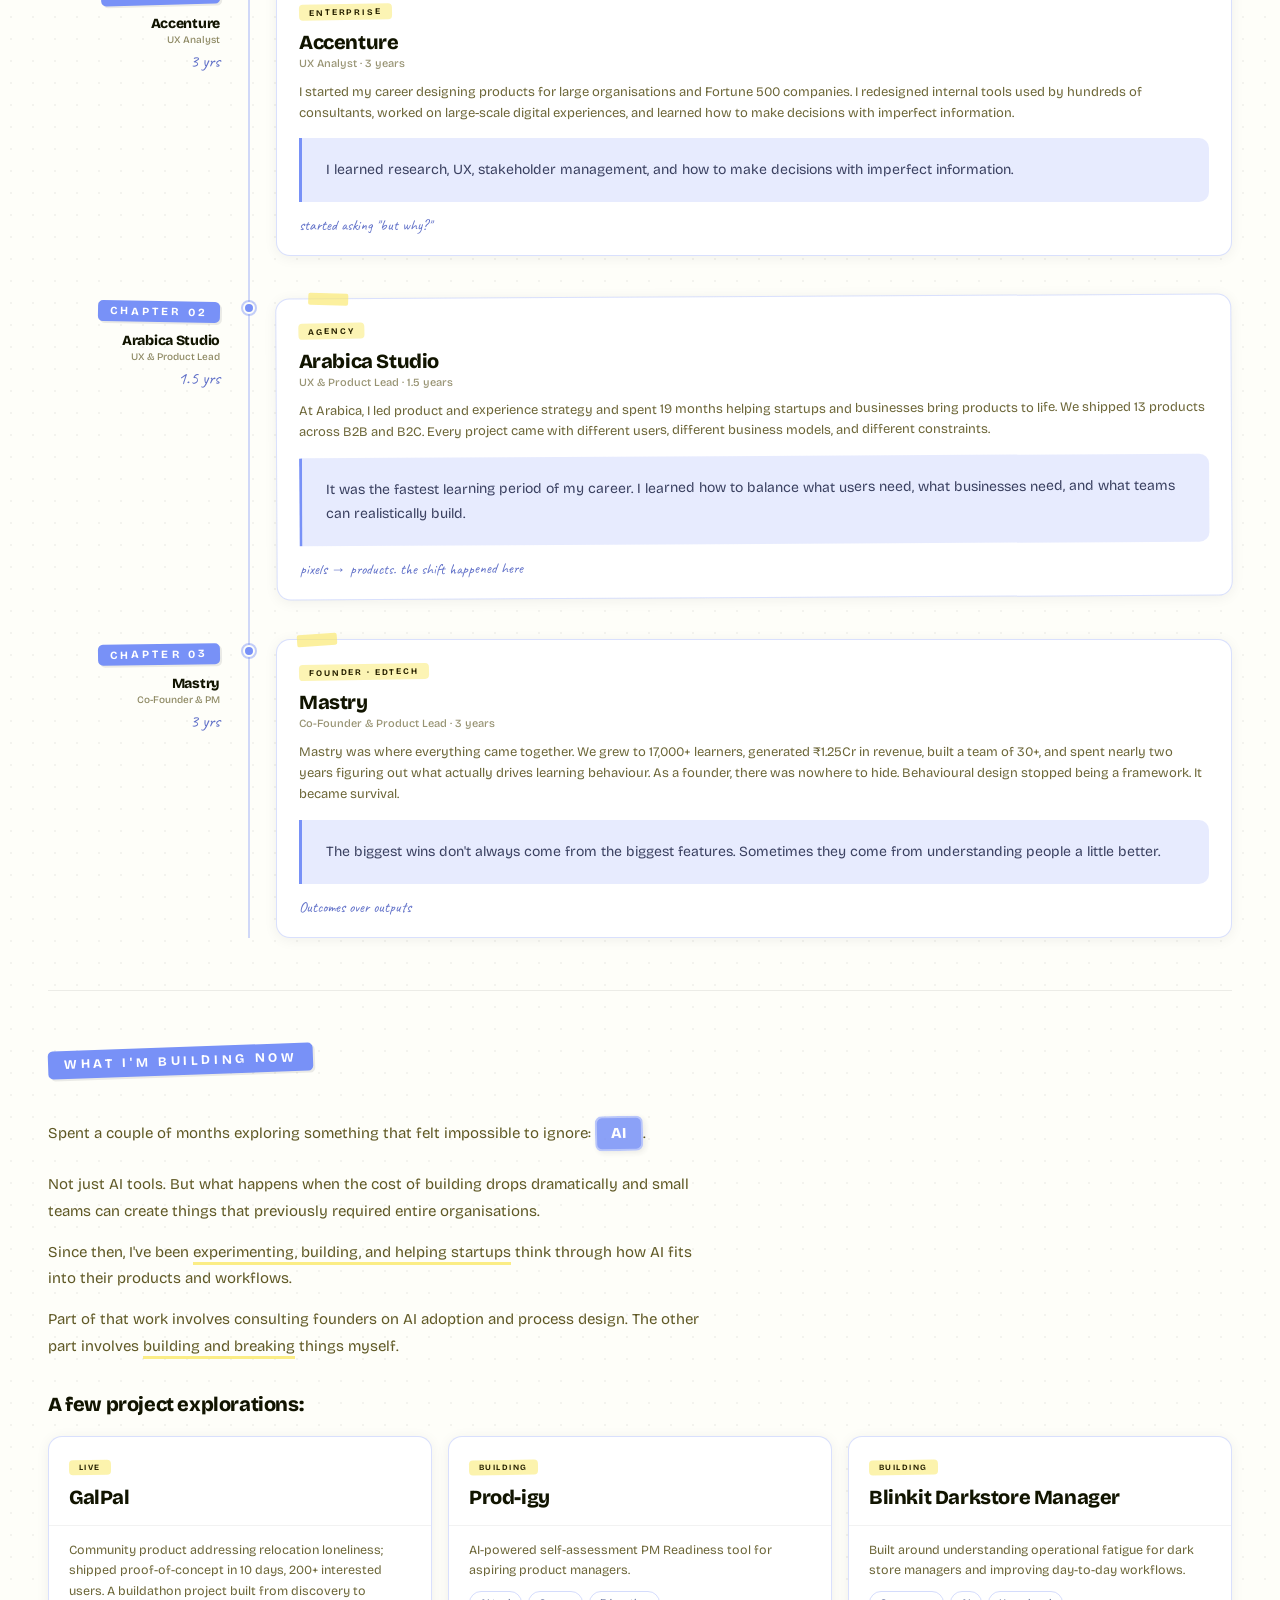
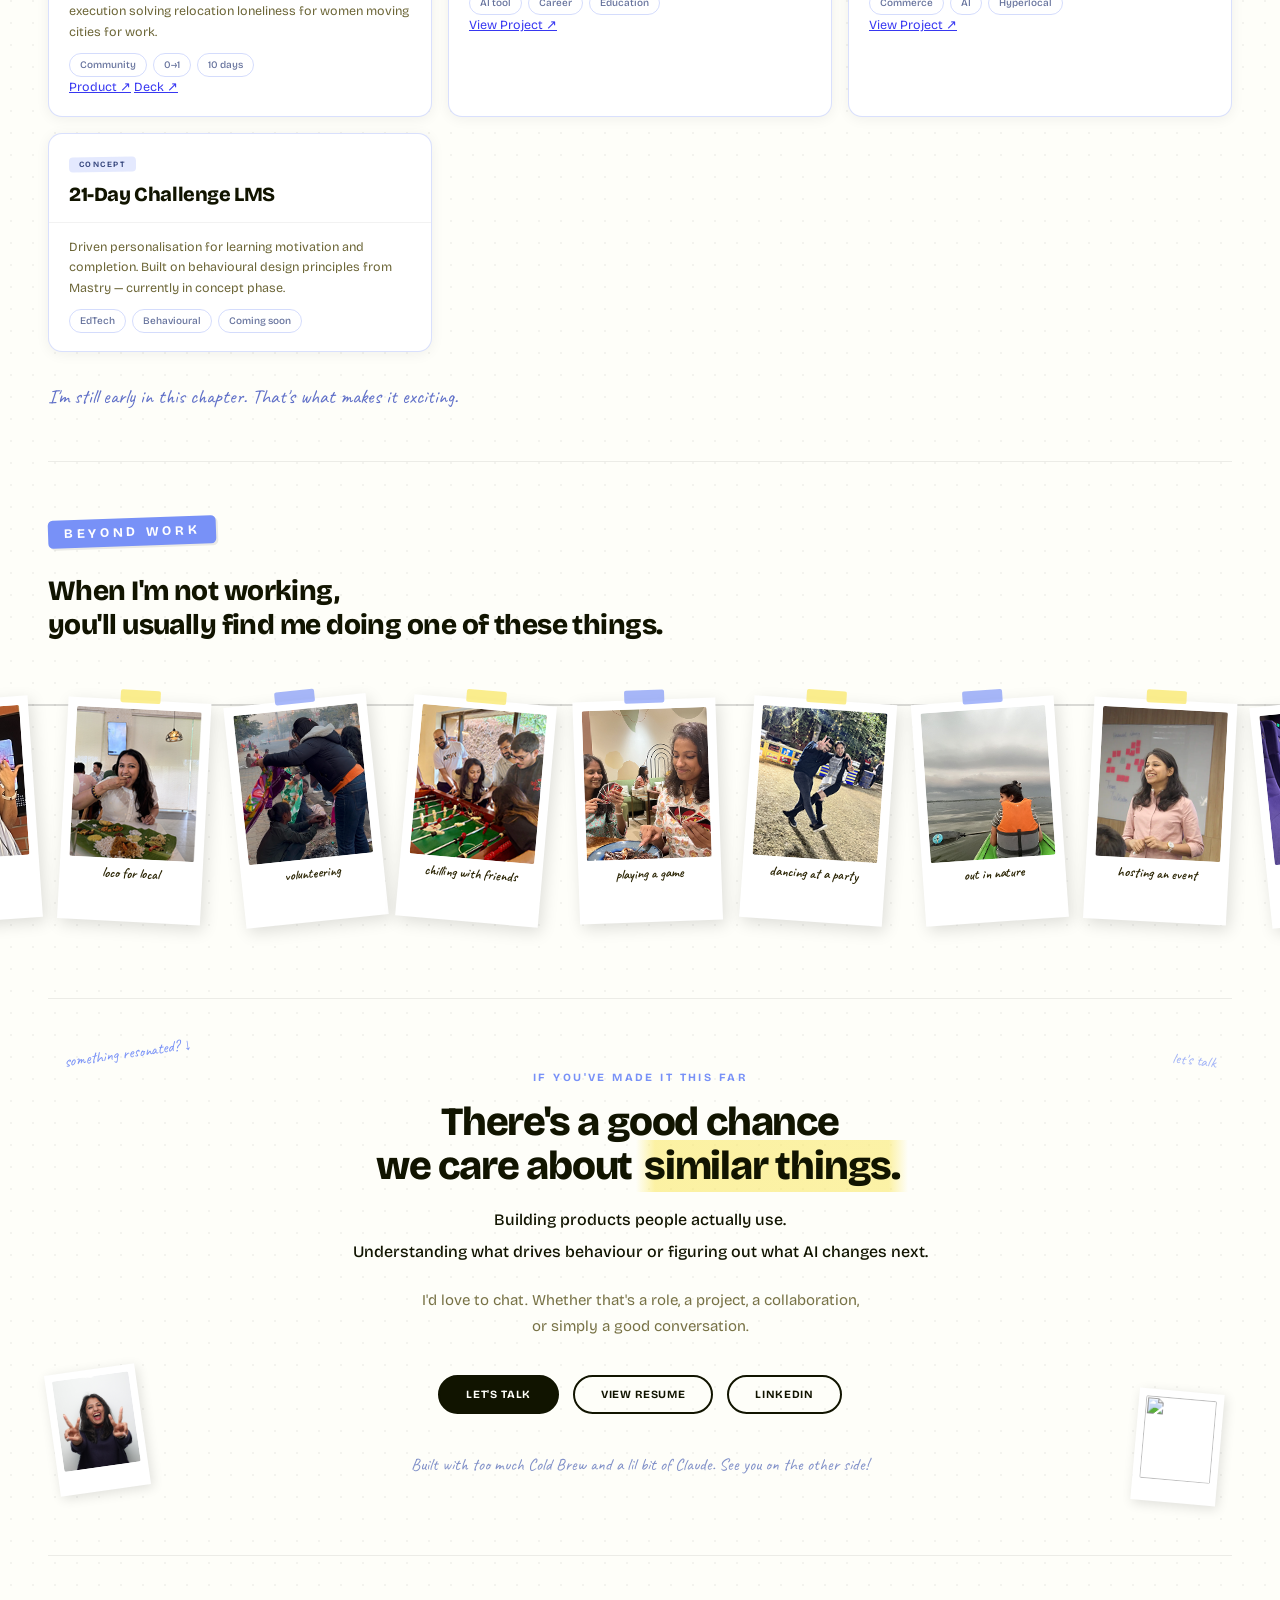
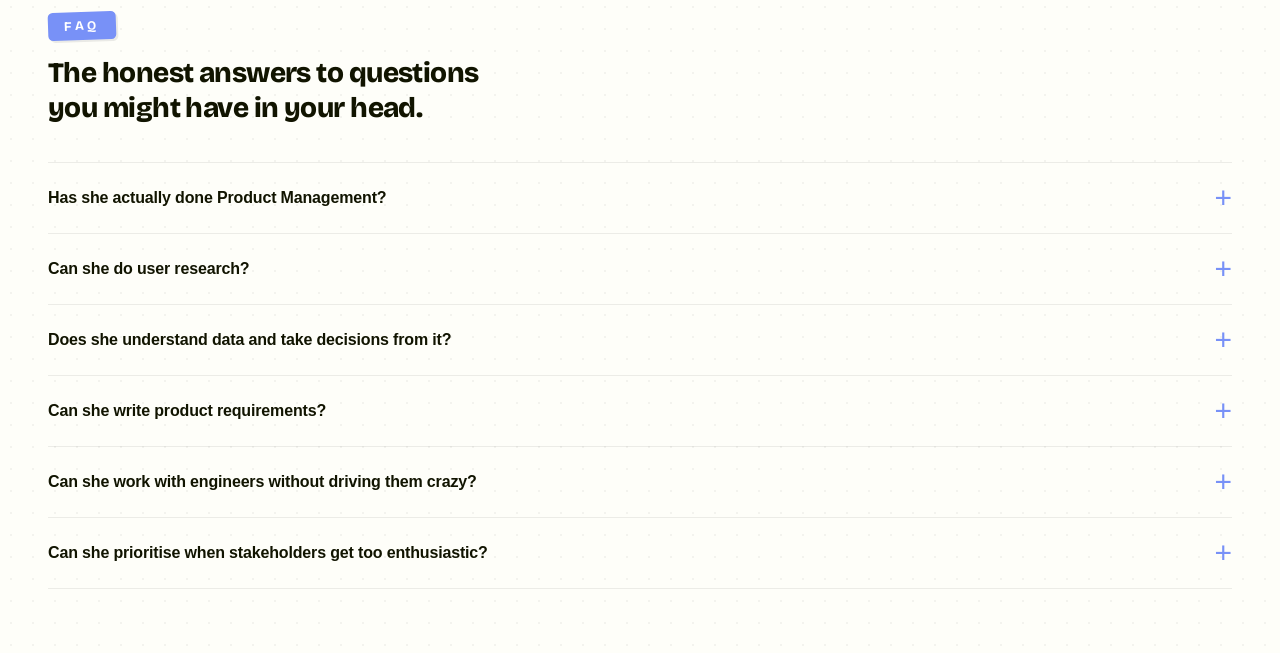
==== commit 0a609f5e: "Refactor buttons and logo display in index.html Updated button styles and added emojis for contact l" ====
--- a/index.html
+++ b/index.html
@@ -30,8 +30,8 @@
       <p class="hero-body">Along the way I became obsessed with why people do what they do.</p>
     </div>
     <div class="hero-cta-row" style="margin-top:28px;">
-      <a href="https://drive.google.com/file/d/18JkgZ7Mko9TkSkRV5omAaHUnSFaqm6eg/view?usp=sharing" target="_blank" rel="noopener" class="btn-filled">View Resume</a>
-      <a href="#connect" class="btn-outline">Let's Talk</a>
+      <a href="#connect" class="btn-filled" data-emoji="📧">Let's Talk</a>
+      <a href="https://drive.google.com/file/d/18JkgZ7Mko9TkSkRV5omAaHUnSFaqm6eg/view?usp=sharing" target="_blank" rel="noopener" class="btn-outline" data-emoji="📄">View Resume</a>
     </div>
   </div>
 
@@ -40,11 +40,11 @@
     <div class="tape" style="width:46px;height:13px;background:rgba(250,233,106,0.60);top:68px;right:38px;transform:rotate(9deg);"></div>
     <div class="pol pol-1">
       <img src="assets/IMAGE 1.jpeg" alt="" style="width:224px;height:264px;object-fit:cover;display:block;border-radius:2px;">
-      <div class="cap" style="font-size:15px;padding-top:7px;">from office</div>
+      <div class="cap">from office</div>
     </div>
     <div class="pol pol-2">
       <img src="assets/IMAGE 2.jpeg" alt="" style="width:204px;height:240px;object-fit:cover;display:block;border-radius:2px;">
-      <div class="cap" style="font-size:15px;padding-top:7px;">to outdoors</div>
+      <div class="cap">to outdoors</div>
     </div>
     <div class="hero-ann" style="top:-28px;right:8px;transform:rotate(10deg);font-size:17px;">hey, that's<br>me! ↙</div>
   </div>
@@ -69,7 +69,10 @@
       <span class="logo-item">Accenture</span><div class="logo-dot"></div>
       <span class="logo-item">Sky UK</span><div class="logo-dot"></div>
       <span class="logo-item">Google</span><div class="logo-dot"></div>
-      <span class="logo-item">Mahindra</span>
+      <span class="logo-item">Mahindra</span><div class="logo-dot"></div>
+      <span class="logo-item">IIT Bombay</span><div class="logo-dot"></div>
+      <span class="logo-item">REA Group Ltd.</span><div class="logo-dot"></div>
+      <span class="logo-item">Pantaloons</span>
     </div>
     <div class="logos-row logos-row-bottom">
       <span class="logo-item">Arabica Studio</span><div class="logo-dot"></div>
@@ -83,7 +86,9 @@
       <span class="logo-item">Bar Council of India</span><div class="logo-dot"></div>
       <span class="logo-item">Design Sundays</span><div class="logo-dot"></div>
       <span class="logo-item">Maple Press</span><div class="logo-dot"></div>
-      <span class="logo-item">Chitkara Design School</span>
+      <span class="logo-item">Chitkara Design School</span><div class="logo-dot"></div>
+      <span class="logo-item">Design Up</span><div class="logo-dot"></div>
+      <span class="logo-item">Pearl Academy</span>
     </div>
   </div>
 </section>
@@ -158,6 +163,9 @@
             <p>I learned research, UX, stakeholder management, and how to make decisions with imperfect information.</p>
           </div>
           <span class="tl-ann">started asking "but why?"</span>
+          <div class="tl-card-photo" style="transform:rotate(3deg);">
+            <div class="ph" style="background:rgba(120,145,247,0.22);"></div>
+          </div>
         </div>
       </div>
     </div>
@@ -182,6 +190,9 @@
             <p>It was the fastest learning period of my career. I learned how to balance what users need, what businesses need, and what teams can realistically build.</p>
           </div>
           <span class="tl-ann">pixels → products. the shift happened here</span>
+          <div class="tl-card-photo" style="transform:rotate(-2.5deg);">
+            <div class="ph" style="background:rgba(250,233,106,0.50);"></div>
+          </div>
         </div>
       </div>
     </div>
@@ -206,6 +217,9 @@
             <p>The biggest wins don't always come from the biggest features. Sometimes they come from understanding people a little better.</p>
           </div>
           <span class="tl-ann">Outcomes over outputs</span>
+          <div class="tl-card-photo" style="transform:rotate(2deg);">
+            <div class="ph" style="background:rgba(200,190,240,0.45);"></div>
+          </div>
         </div>
       </div>
     </div>
@@ -234,41 +248,66 @@
         <div class="ai-card-name">GalPal</div>
       </div>
       <div class="ai-card-body">
-        <p>Because moving to a new city shouldn't mean eating dinner alone for 3 months. 0 to 1 in 10 days. 200+ signups from a single post.</p>
+        <p>Community product addressing relocation loneliness; shipped proof-of-concept in 10 days, 200+ interested users. A buildathon project built from discovery to execution solving relocation loneliness for women moving cities for work.</p>
         <div class="ai-card-tags">
           <span class="ai-card-pill">Community</span>
           <span class="ai-card-pill">0→1</span>
           <span class="ai-card-pill">10 days</span>
         </div>
+        <div class="ai-card-links">
+          <a href="https://galpal.in" target="_blank" rel="noopener" class="ai-card-link">Product ↗</a>
+          <a href="https://galpal.in/pitch-deck" target="_blank" rel="noopener" class="ai-card-link">Deck ↗</a>
+        </div>
       </div>
     </div>
 
     <div class="ai-card">
       <div class="ai-card-head">
         <span class="ai-card-tag">BUILDING</span>
-        <div class="ai-card-name">Blinked Dark Store</div>
+        <div class="ai-card-name">Prod-igy</div>
       </div>
       <div class="ai-card-body">
-        <p>Rethinking the dark store model for neighbourhood commerce. AI-assisted inventory and demand prediction for hyperlocal delivery.</p>
+        <p>AI-powered self-assessment PM Readiness tool for aspiring product managers.</p>
+        <div class="ai-card-tags">
+          <span class="ai-card-pill">AI tool</span>
+          <span class="ai-card-pill">Career</span>
+          <span class="ai-card-pill">Education</span>
+        </div>
+        <div class="ai-card-links">
+          <a href="https://pro-digy.vercel.app" target="_blank" rel="noopener" class="ai-card-link">View Project ↗</a>
+        </div>
+      </div>
+    </div>
+
+    <div class="ai-card">
+      <div class="ai-card-head">
+        <span class="ai-card-tag">BUILDING</span>
+        <div class="ai-card-name">Blinkit Darkstore Manager</div>
+      </div>
+      <div class="ai-card-body">
+        <p>Built around understanding operational fatigue for dark store managers and improving day-to-day workflows.</p>
         <div class="ai-card-tags">
           <span class="ai-card-pill">Commerce</span>
           <span class="ai-card-pill">AI</span>
           <span class="ai-card-pill">Hyperlocal</span>
         </div>
+        <div class="ai-card-links">
+          <a href="https://blinkit-command-hub.vercel.app" target="_blank" rel="noopener" class="ai-card-link">View Project ↗</a>
+        </div>
       </div>
     </div>
 
     <div class="ai-card">
       <div class="ai-card-head">
-        <span class="ai-card-tag">EXPLORING</span>
-        <div class="ai-card-name">PM Pathfinder</div>
+        <span class="ai-card-tag" style="background:rgba(120,145,247,0.2);color:#3A4A80;">CONCEPT</span>
+        <div class="ai-card-name">21-Day Challenge LMS</div>
       </div>
       <div class="ai-card-body">
-        <p>An AI-powered readiness tool for aspiring product managers. Helps you understand where you are and what to close the gap.</p>
+        <p>Driven personalisation for learning motivation and completion. Built on behavioural design principles from Mastry — currently in concept phase.</p>
         <div class="ai-card-tags">
-          <span class="ai-card-pill">AI tool</span>
-          <span class="ai-card-pill">Career</span>
-          <span class="ai-card-pill">Education</span>
+          <span class="ai-card-pill">EdTech</span>
+          <span class="ai-card-pill">Behavioural</span>
+          <span class="ai-card-pill">Coming soon</span>
         </div>
       </div>
     </div>
@@ -510,9 +549,9 @@
   <p class="contact-body">I'd love to chat. Whether that's a role, a project, a collaboration, or simply a good conversation.</p>
 
   <div class="contact-links">
-    <a href="mailto:rakshita.product@gmail.com" class="btn-filled">Email me</a>
-    <a href="https://www.linkedin.com/in/guptarakshita/" target="_blank" rel="noopener" class="btn-outline">LinkedIn</a>
-    <a href="https://drive.google.com/file/d/18JkgZ7Mko9TkSkRV5omAaHUnSFaqm6eg/view?usp=sharing" target="_blank" rel="noopener" class="btn-outline">Resume</a>
+    <a href="mailto:rakshita.product@gmail.com" class="btn-filled" data-emoji="📧">Let's Talk</a>
+    <a href="https://drive.google.com/file/d/18JkgZ7Mko9TkSkRV5omAaHUnSFaqm6eg/view?usp=sharing" target="_blank" rel="noopener" class="btn-outline" data-emoji="📄">View Resume</a>
+    <a href="https://www.linkedin.com/in/guptarakshita/" target="_blank" rel="noopener" class="btn-outline" data-emoji="👀">LinkedIn</a>
   </div>
 
   <div class="contact-pol cp1"><img src="assets/IMAGE 4.JPG" alt=""></div>
@@ -717,21 +756,41 @@
     });
   }
 
-  /* ── Logos parallax ── */
-  var topRow    = document.querySelector('.logos-row-top');
-  var bottomRow = document.querySelector('.logos-row-bottom');
-  var ticking   = false;
-
-  function updateParallax() {
-    var s = window.scrollY;
-    if (topRow)    topRow.style.transform    = 'translateX(' + (-s * 0.12) + 'px)';
-    if (bottomRow) bottomRow.style.transform = 'translateX(' + (s * 0.12) + 'px)';
-    ticking = false;
-  }
-
-  window.addEventListener('scroll', function () {
-    if (!ticking) { requestAnimationFrame(updateParallax); ticking = true; }
-  });
+  /* ── Logos infinite marquee ── */
+  (function () {
+    var topRow    = document.querySelector('.logos-row-top');
+    var bottomRow = document.querySelector('.logos-row-bottom');
+    if (!topRow || !bottomRow) return;
+
+    var speed = 0.75;
+    var topPos = 0, botPos = 0;
+    var topHalf = 0, botHalf = 0;
+    var started = false;
+
+    function tickLogos() {
+      topPos -= speed;
+      if (-topPos >= topHalf) topPos = 0;
+      topRow.style.transform = 'translateX(' + topPos + 'px)';
+
+      botPos += speed;
+      if (botPos >= 0) botPos = -botHalf;
+      bottomRow.style.transform = 'translateX(' + botPos + 'px)';
+
+      requestAnimationFrame(tickLogos);
+    }
+
+    function startLogos() {
+      if (started) return;
+      started = true;
+      topHalf = topRow.scrollWidth / 2;
+      botHalf = bottomRow.scrollWidth / 2;
+      botPos  = -botHalf;
+      requestAnimationFrame(tickLogos);
+    }
+
+    if (document.readyState === 'complete') startLogos();
+    else window.addEventListener('load', startLogos);
+  }());
 
   /* ── FAQ accordion ── */
   document.querySelectorAll('.faq-q').forEach(function (btn) {
@@ -800,6 +859,66 @@
     if (cp2) cp2.addEventListener('mouseenter', function () { burst(cp2); });
   }());
 
+  /* ── Emoji float on button hover ── */
+  document.querySelectorAll('[data-emoji]').forEach(function (btn) {
+    btn.style.position = 'relative';
+    btn.style.overflow = 'visible';
+    btn.addEventListener('mouseenter', function () {
+      var existing = btn.querySelector('.emoji-burst');
+      if (existing) existing.remove();
+      var emoji = document.createElement('span');
+      emoji.className = 'emoji-burst';
+      emoji.textContent = btn.getAttribute('data-emoji');
+      btn.appendChild(emoji);
+      emoji.addEventListener('animationend', function () { emoji.remove(); });
+    });
+  });
+
+  /* ── Caveat typewriter effect ── */
+  (function () {
+    var caveatSel = [
+      '.pq-ann', '.stat-aside', '.tl-ann', '.qa-proof',
+      '.env-skill', '.jny-dur-left', '.journey-ann', '.hero-ann',
+      '.contact-ann', '.contact-footer', '.ai-close', '.tl-pol .cap'
+    ].join(',');
+
+    function initTypewriter(el) {
+      if (el.dataset.twReady) return;
+      if (el.children.length > 0) return;
+      var text = el.textContent;
+      if (!text.trim()) return;
+      el.dataset.twReady = '1';
+      el.style.cursor = 'default';
+
+      el.addEventListener('mouseenter', function () {
+        el.textContent = '';
+        var chars = text.split('');
+        chars.forEach(function (ch, i) {
+          var span = document.createElement('span');
+          span.className = 'caveat-char';
+          span.textContent = ch;
+          span.style.opacity = '0';
+          el.appendChild(span);
+          setTimeout(function () { span.style.opacity = '1'; }, i * 50);
+        });
+      });
+
+      el.addEventListener('mouseleave', function () {
+        el.textContent = text;
+      });
+    }
+
+    document.querySelectorAll(caveatSel).forEach(initTypewriter);
+
+    /* also apply to string-pol captions (carousel) — skip aria-hidden duplicates */
+    document.querySelectorAll('.string-pol .cap').forEach(function (el) {
+      if (!el.closest('[aria-hidden]')) initTypewriter(el);
+    });
+
+    /* apply to pol captions in hero */
+    document.querySelectorAll('.pol .cap').forEach(initTypewriter);
+  }());
+
   document.addEventListener('DOMContentLoaded', function () {
 
     // Nav active state — scroll-position based (reliable across all section heights)
